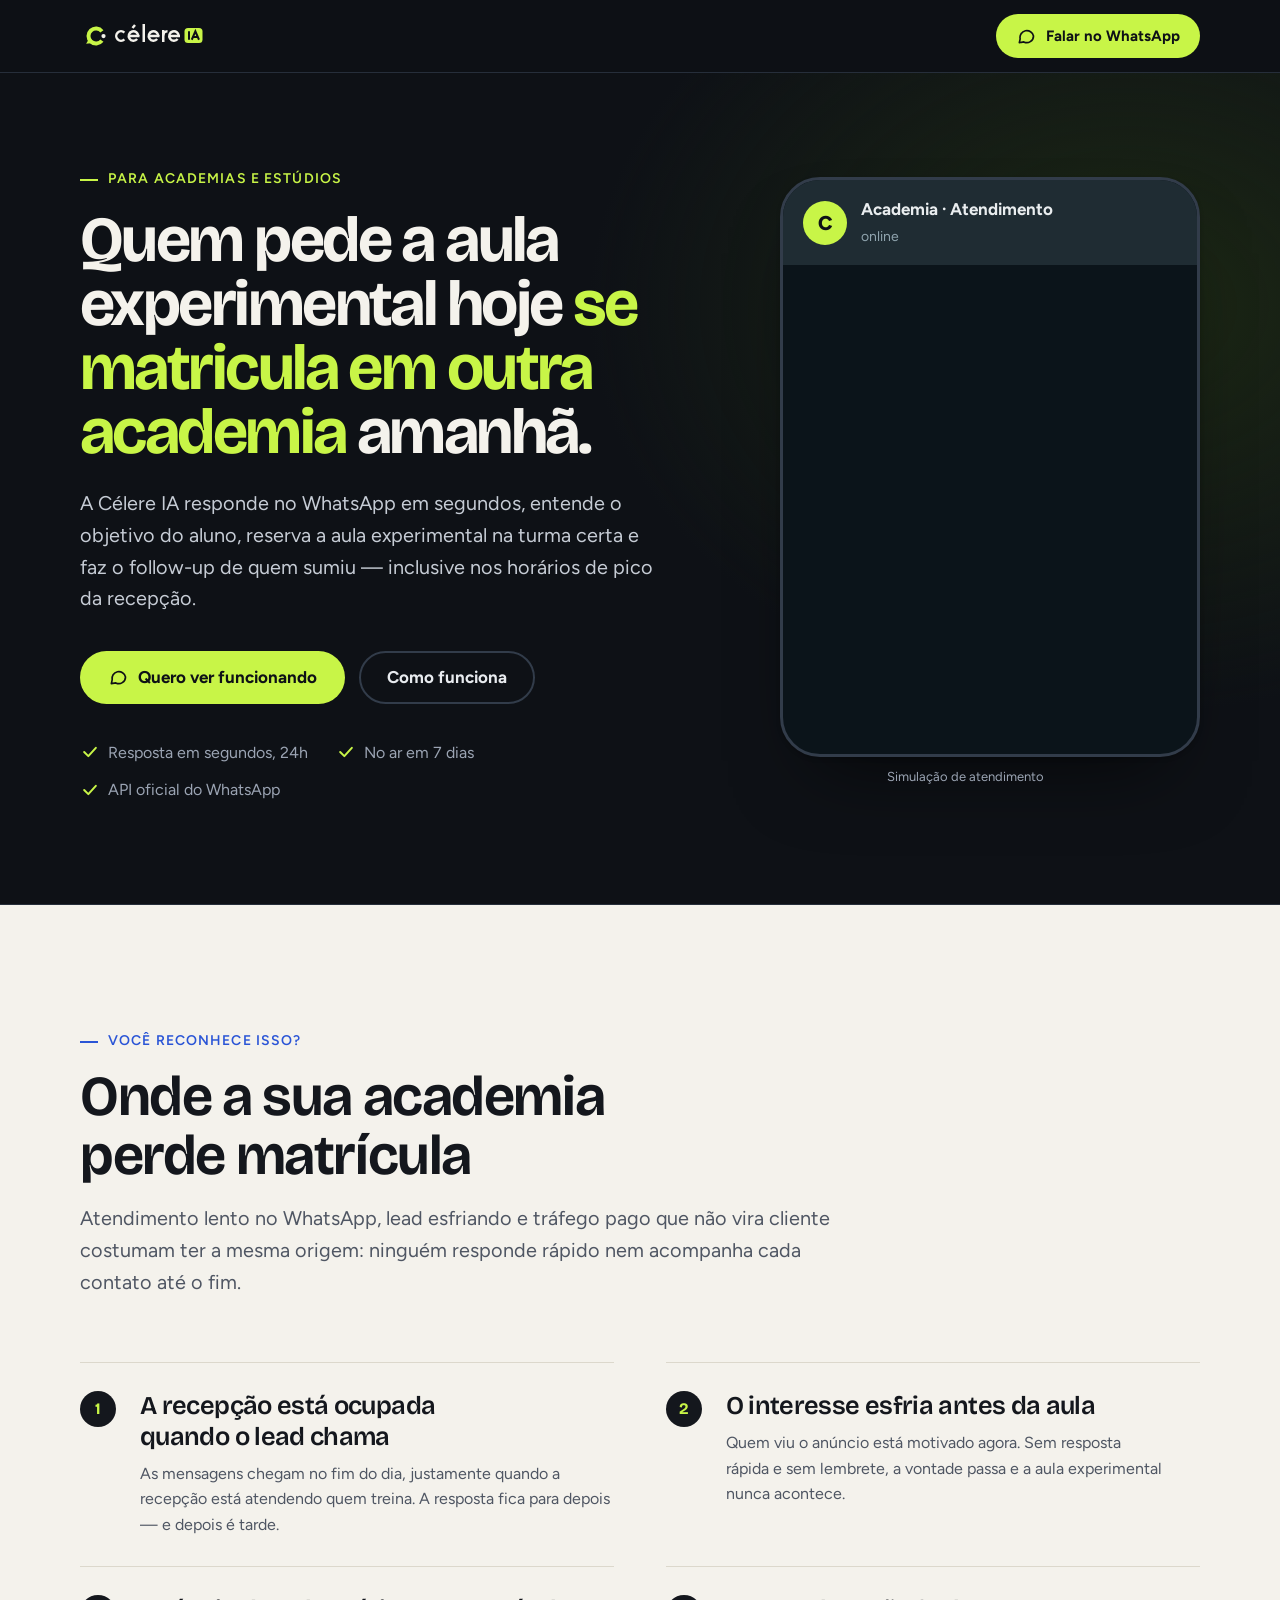
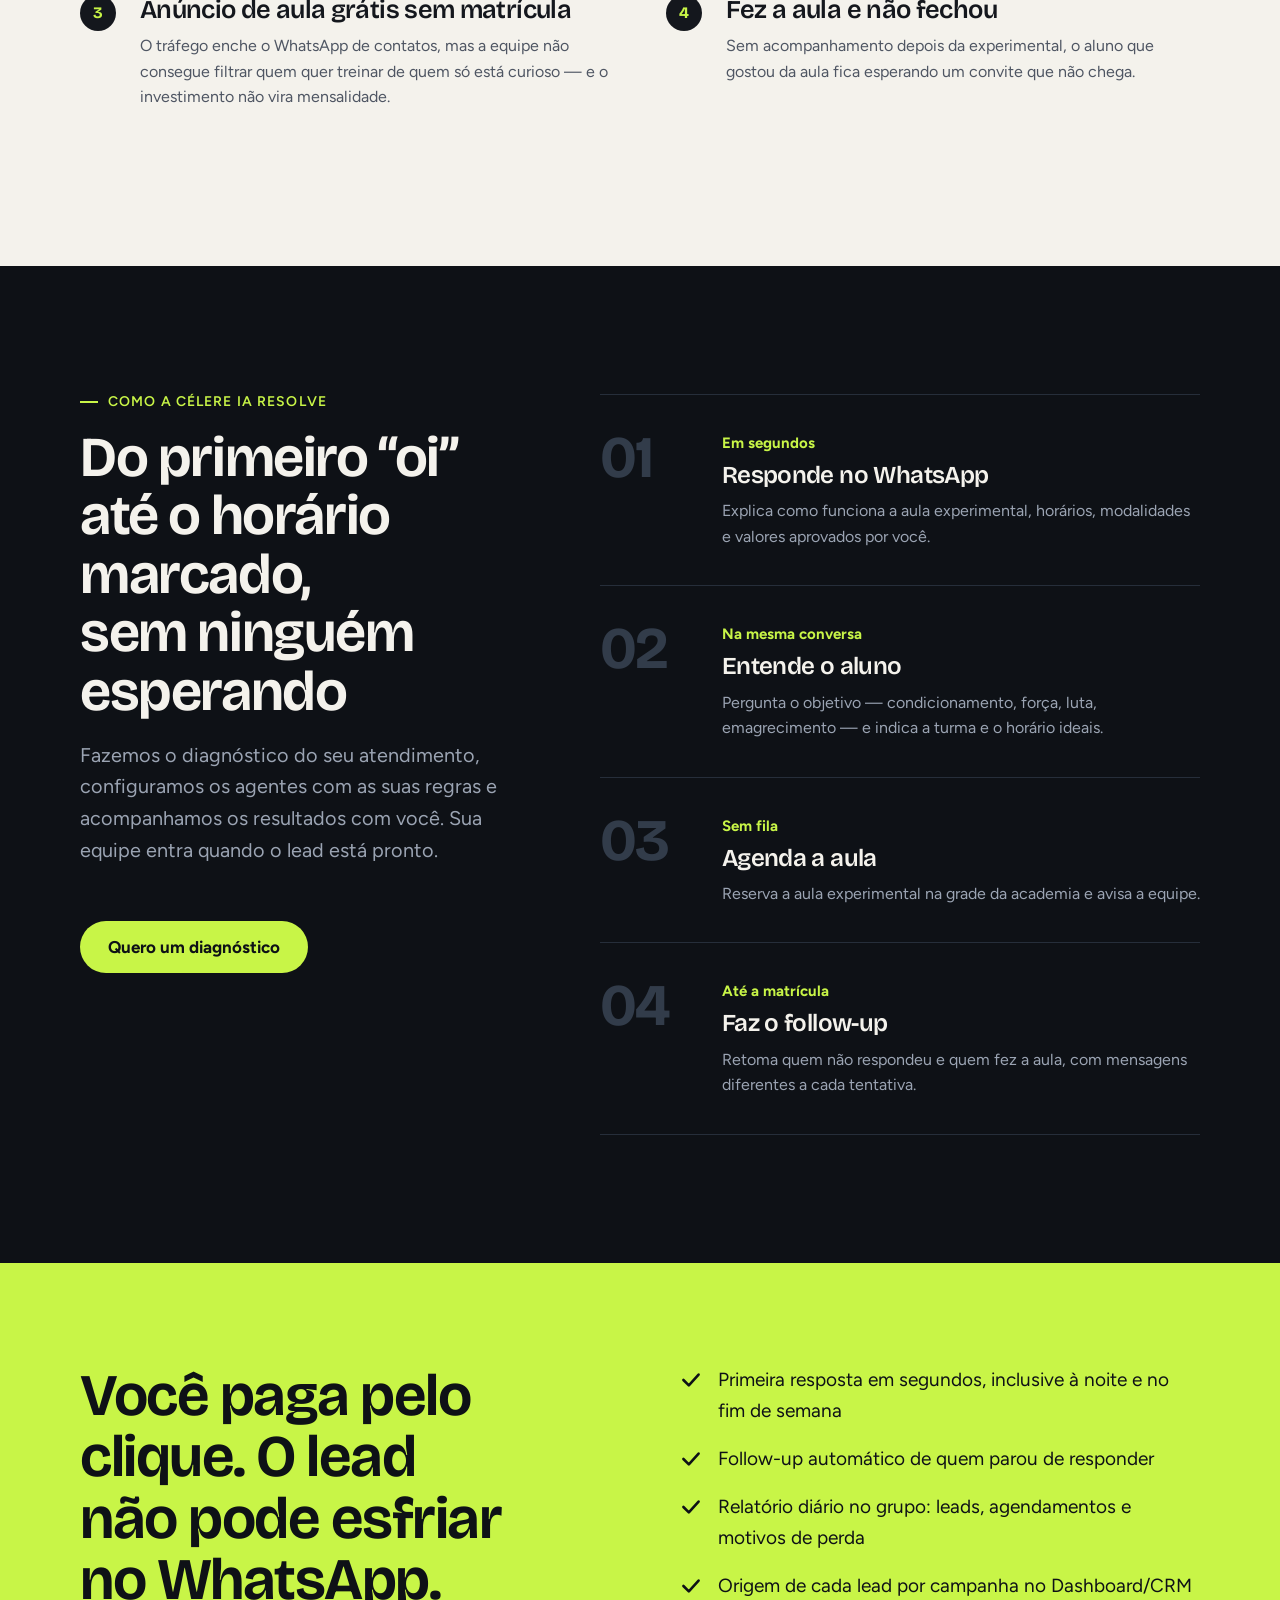
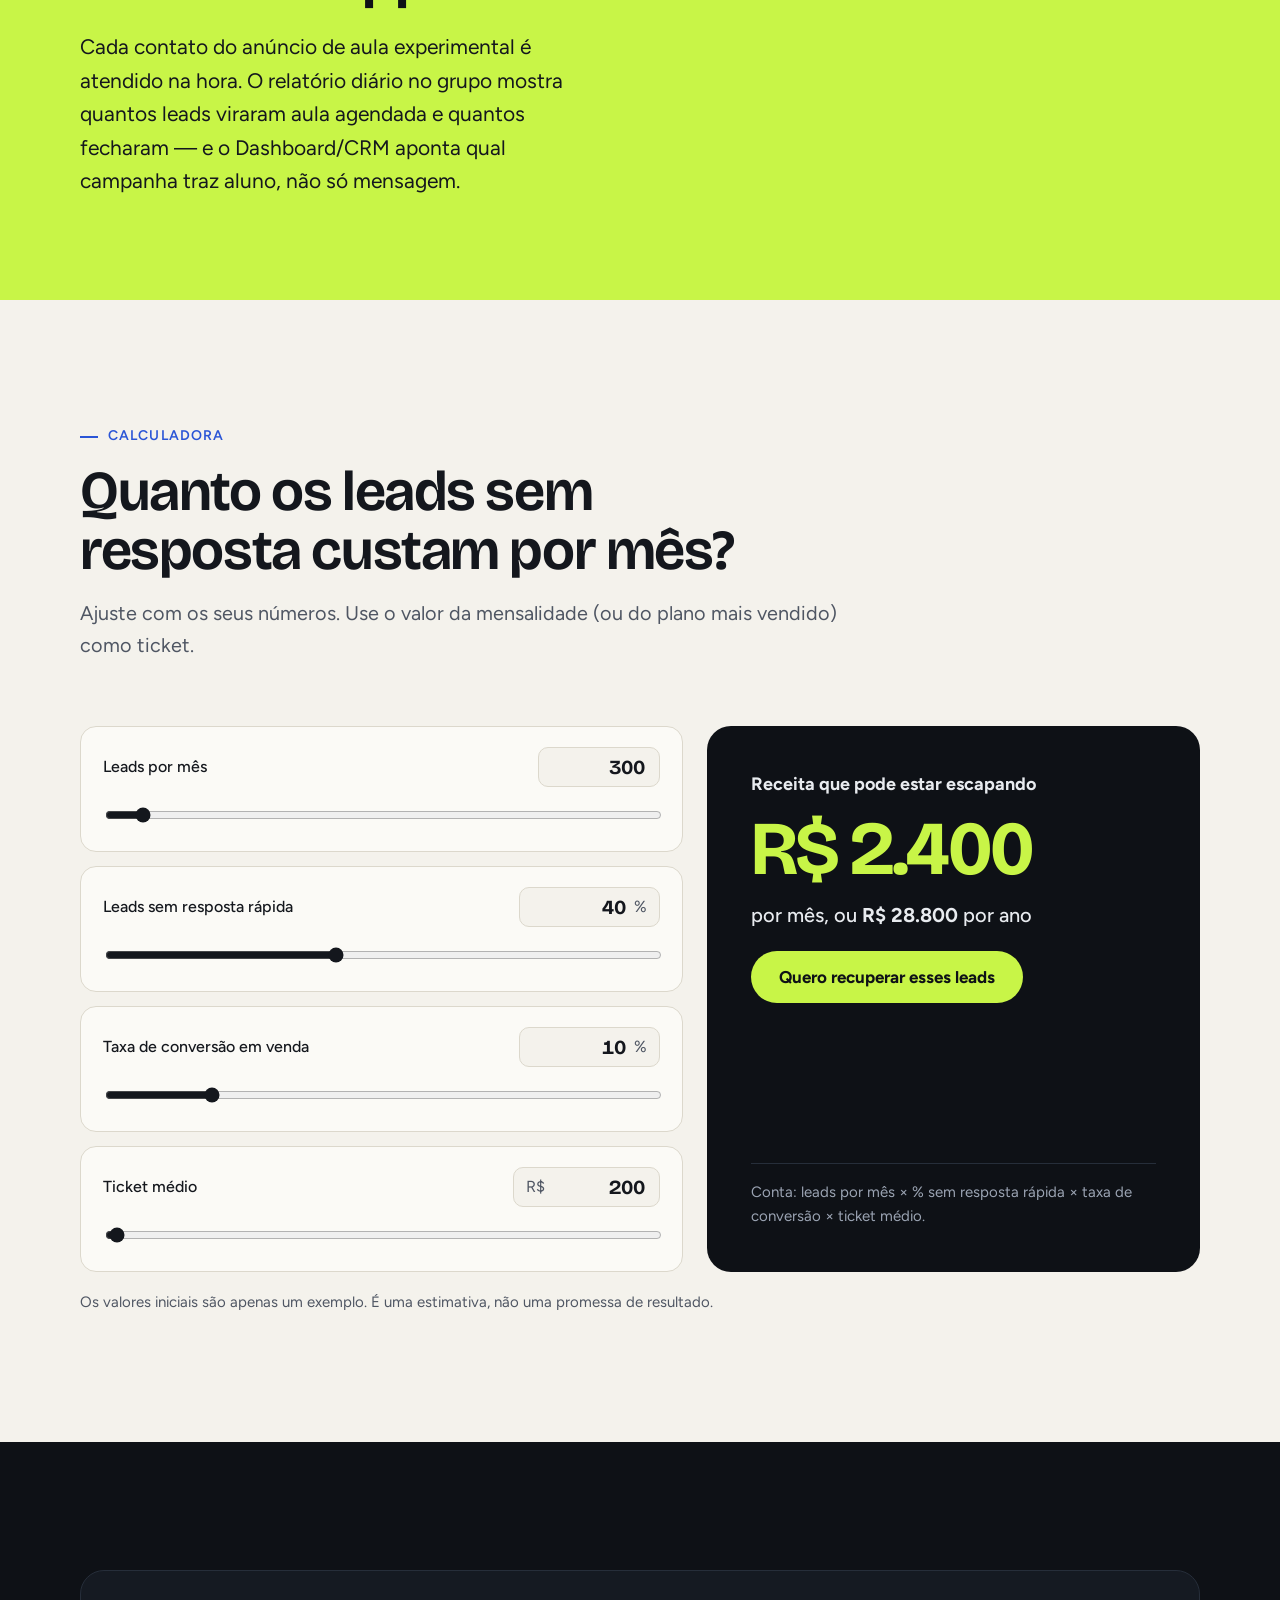
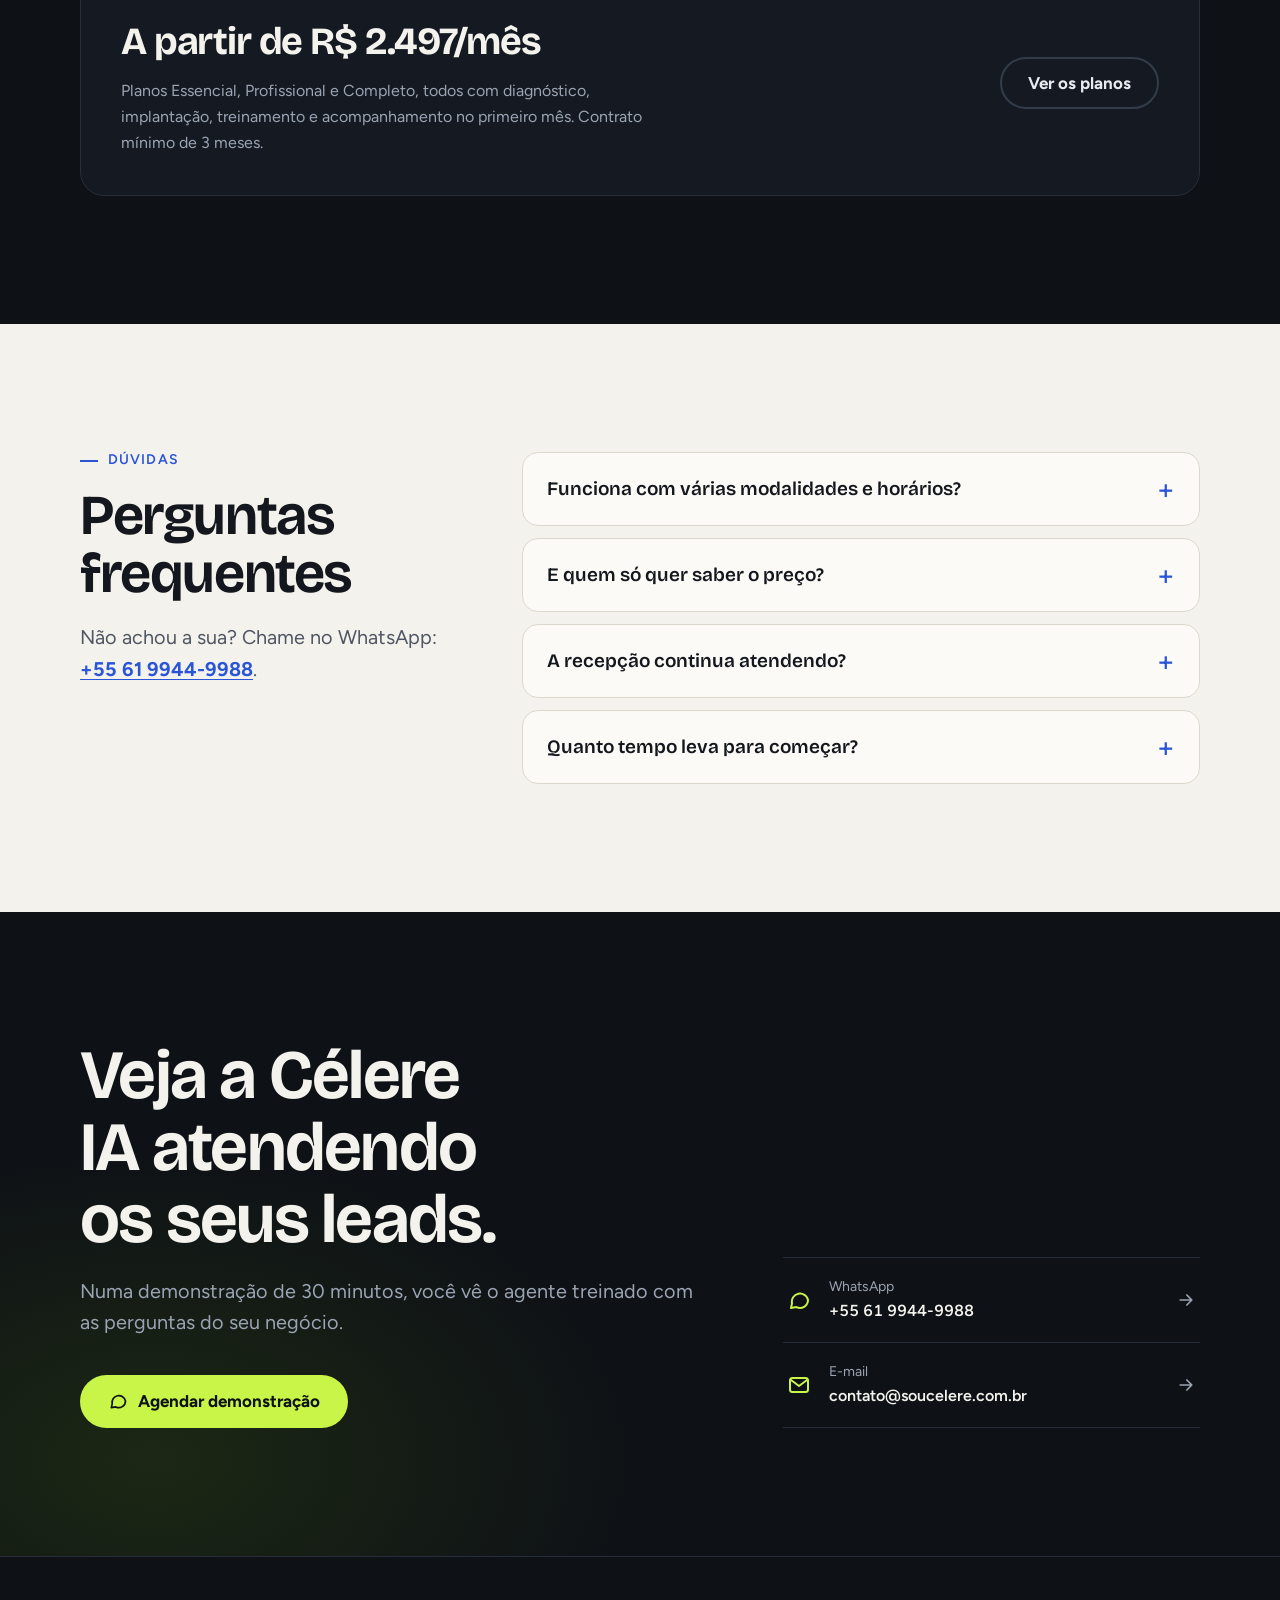
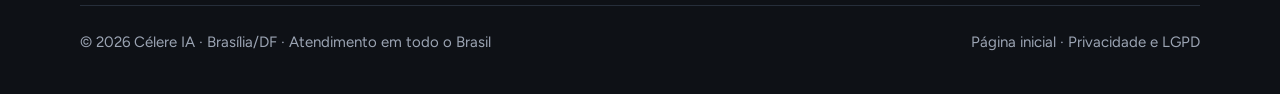
==== academias/index.html @ 93ddb1da "LP: academias e estúdios" ====
<!doctype html>
<html lang="pt-BR">
<head>
<meta charset="utf-8">
<meta name="viewport" content="width=device-width, initial-scale=1, viewport-fit=cover">
<title>IA no WhatsApp para academias e estúdios | Célere IA</title>
<meta name="description" content="Agentes de IA que respondem no WhatsApp em segundos, entendem o objetivo do aluno, agendam a aula experimental e fazem follow-up até a matrícula. No ar em 7 dias.">
<link rel="canonical" href="https://soucelere.com.br/academias/">
<meta name="robots" content="index, follow, max-image-preview:large, max-snippet:-1">
<meta name="referrer" content="strict-origin-when-cross-origin">
<meta name="format-detection" content="telephone=no">
<meta property="og:type" content="website">
<meta property="og:locale" content="pt_BR">
<meta property="og:site_name" content="Célere IA">
<meta property="og:url" content="https://soucelere.com.br/academias/">
<meta property="og:title" content="IA no WhatsApp para academias e estúdios — Célere IA">
<meta property="og:description" content="Agentes de IA que respondem no WhatsApp em segundos, entendem o objetivo do aluno, agendam a aula experimental e fazem follow-up até a matrícula. No ar em 7 dias.">
<meta property="og:image" content="https://soucelere.com.br/assets/img/og-celere.png">
<meta property="og:image:width" content="1200">
<meta property="og:image:height" content="630">
<meta name="twitter:card" content="summary_large_image">
<meta name="theme-color" content="#0E1116">
<link rel="icon" href="/favicon.svg" type="image/svg+xml">
<link rel="apple-touch-icon" href="/assets/img/apple-touch-icon.png">
<link rel="manifest" href="/site.webmanifest">
<link rel="preconnect" href="https://fonts.googleapis.com">
<link rel="preconnect" href="https://fonts.gstatic.com" crossorigin>
<link rel="stylesheet" href="https://fonts.googleapis.com/css2?family=Bricolage+Grotesque:opsz,wght@12..96,500..800&amp;family=Figtree:wght@400..700&amp;display=swap">
<link rel="stylesheet" href="/assets/css/site.css?v=3">
<script src="/assets/js/site.js?v=3" defer></script>
<script type="application/ld+json">
{
 "@context": "https://schema.org",
 "@graph": [
  {
   "@type": "WebPage",
   "@id": "https://soucelere.com.br/academias/#pagina",
   "url": "https://soucelere.com.br/academias/",
   "name": "IA no WhatsApp para academias e estúdios | Célere IA",
   "description": "Agentes de IA que respondem no WhatsApp em segundos, entendem o objetivo do aluno, agendam a aula experimental e fazem follow-up até a matrícula. No ar em 7 dias.",
   "inLanguage": "pt-BR",
   "isPartOf": {
    "@id": "https://soucelere.com.br/#site"
   },
   "about": {
    "@id": "https://soucelere.com.br/#servico"
   },
   "primaryImageOfPage": "https://soucelere.com.br/assets/img/og-celere.png",
   "breadcrumb": {
    "@type": "BreadcrumbList",
    "itemListElement": [
     {
      "@type": "ListItem",
      "position": 1,
      "name": "Célere IA",
      "item": "https://soucelere.com.br/"
     },
     {
      "@type": "ListItem",
      "position": 2,
      "name": "Academias e estúdios",
      "item": "https://soucelere.com.br/academias/"
     }
    ]
   }
  },
  {
   "@type": "Service",
   "@id": "https://soucelere.com.br/academias/#servico",
   "name": "Agentes de IA no WhatsApp para academias e estúdios",
   "serviceType": "Consultoria de IA para atendimento e vendas",
   "provider": {
    "@type": "Organization",
    "@id": "https://soucelere.com.br/#organizacao",
    "name": "Célere IA",
    "url": "https://soucelere.com.br/",
    "telephone": "+55-61-9944-9988",
    "email": "contato@soucelere.com.br"
   },
   "areaServed": {
    "@type": "Country",
    "name": "Brasil"
   },
   "audience": {
    "@type": "BusinessAudience",
    "name": "Academias e estúdios"
   },
   "description": "Agentes de IA que respondem no WhatsApp em segundos, entendem o objetivo do aluno, agendam a aula experimental e fazem follow-up até a matrícula. No ar em 7 dias.",
   "offers": {
    "@type": "AggregateOffer",
    "priceCurrency": "BRL",
    "lowPrice": "2497",
    "highPrice": "9997",
    "offerCount": "3"
   }
  },
  {
   "@type": "FAQPage",
   "@id": "https://soucelere.com.br/academias/#faq",
   "inLanguage": "pt-BR",
   "mainEntity": [
    {
     "@type": "Question",
     "name": "Funciona com várias modalidades e horários?",
     "acceptedAnswer": {
      "@type": "Answer",
      "text": "Sim. O agente é configurado com a sua grade de turmas e modalidades e indica a opção certa para o objetivo de cada aluno."
     }
    },
    {
     "@type": "Question",
     "name": "E quem só quer saber o preço?",
     "acceptedAnswer": {
      "@type": "Answer",
      "text": "O agente informa os valores que você aprovar e convida para a aula experimental, que é onde a matrícula acontece."
     }
    },
    {
     "@type": "Question",
     "name": "A recepção continua atendendo?",
     "acceptedAnswer": {
      "@type": "Answer",
      "text": "Sim. A recepção recebe os alunos já qualificados e com aula marcada, e assume a conversa sempre que precisar."
     }
    },
    {
     "@type": "Question",
     "name": "Quanto tempo leva para começar?",
     "acceptedAnswer": {
      "@type": "Answer",
      "text": "Até 7 dias: diagnóstico, configuração com a grade da academia, testes, treinamento da equipe e go-live, com acompanhamento próximo nos primeiros 30 dias."
     }
    }
   ]
  }
 ]
}
</script>
</head>
<body class="lp">
<a class="pular" href="#conteudo">Pular para o conteúdo</a>

<header class="topo topo-lp">
  <div class="wrap">
    <a class="marca" href="/" aria-label="Célere IA, página inicial"><svg viewBox="0 0 500 128" aria-hidden="true" focusable="false" xmlns="http://www.w3.org/2000/svg"><g transform="translate(0 0) scale(1.0)"><path d="M87.64 82.47 A30 30 0 1 1 87.64 45.53" fill="none" stroke="#C8F547" stroke-width="16"/><path d="M52.76 91.82 L24.6 94.78 L36.18 75.24 Z" fill="#C8F547"/><circle cx="94" cy="64" r="8.5" fill="#F4F2EC"/></g><g transform="translate(140 -12) scale(1.0)"><path d="M37.44 89.44 A19 19 0 1 1 37.44 62.56" fill="none" stroke="#F4F2EC" stroke-width="10"/><path d="M93 76 A19 19 0 1 0 88.55 88.21" fill="none" stroke="#F4F2EC" stroke-width="10"/><path d="M55 76 H98.0" fill="none" stroke="#F4F2EC" stroke-width="10"/><path d="M70 44 L80 32" fill="none" stroke="#F4F2EC" stroke-width="10"/><path d="M115 28 V100" fill="none" stroke="#F4F2EC" stroke-width="10"/><path d="M173 76 A19 19 0 1 0 168.55 88.21" fill="none" stroke="#F4F2EC" stroke-width="10"/><path d="M135 76 H178.0" fill="none" stroke="#F4F2EC" stroke-width="10"/><path d="M193 52 V100" fill="none" stroke="#F4F2EC" stroke-width="10"/><path d="M193 74 A17 17 0 0 1 210 57" fill="none" stroke="#F4F2EC" stroke-width="10"/><path d="M255 76 A19 19 0 1 0 250.55 88.21" fill="none" stroke="#F4F2EC" stroke-width="10"/><path d="M217 76 H260.0" fill="none" stroke="#F4F2EC" stroke-width="10"/><rect x="278" y="44" width="72" height="60" rx="14" fill="#C8F547"/><path d="M296 57 V91" fill="none" stroke="#0E1116" stroke-width="8"/><path d="M307 91 L321.5 57 L336 91 M312 80 H331" fill="none" stroke="#0E1116" stroke-width="8" stroke-linejoin="miter" stroke-miterlimit="3"/></g></svg></a>
    <a class="btn btn-lima" href="https://wa.me/556199449988?text=Ol%C3%A1%21%20Tenho%20uma%20academia%20e%20quero%20ver%20a%20C%C3%A9lere%20IA%20atendendo%20meus%20alunos%20no%20WhatsApp." target="_blank" rel="noopener noreferrer"><svg viewBox="0 0 24 24" fill="none" stroke="currentColor" stroke-width="2" stroke-linecap="round" stroke-linejoin="round" aria-hidden="true"><path d="M21 12a8 8 0 0 1-11.6 7.1L4 20l1-4.6A8 8 0 1 1 21 12Z"/></svg><span>Falar no WhatsApp</span></a>
  </div>
</header>

<main id="conteudo">

<section class="hero" aria-labelledby="h-hero">
  <div class="wrap">
    <div>
      <p class="olho">Para academias e estúdios</p>
      <h1 id="h-hero">Quem pede a aula experimental hoje <em>se matricula em outra academia</em> amanhã.</h1>
      <p class="lead">A Célere IA responde no WhatsApp em segundos, entende o objetivo do aluno, reserva a aula experimental na turma certa e faz o follow-up de quem sumiu — inclusive nos horários de pico da recepção.</p>
      <div class="acoes">
        <a class="btn btn-lima" href="https://wa.me/556199449988?text=Ol%C3%A1%21%20Tenho%20uma%20academia%20e%20quero%20ver%20a%20C%C3%A9lere%20IA%20atendendo%20meus%20alunos%20no%20WhatsApp." target="_blank" rel="noopener noreferrer"><svg viewBox="0 0 24 24" fill="none" stroke="currentColor" stroke-width="2" stroke-linecap="round" stroke-linejoin="round" aria-hidden="true"><path d="M21 12a8 8 0 0 1-11.6 7.1L4 20l1-4.6A8 8 0 1 1 21 12Z"/></svg>Quero ver funcionando</a>
        <a class="btn btn-linha" href="#como-funciona">Como funciona</a>
      </div>
      <ul class="garantias">
        <li><svg viewBox="0 0 24 24" fill="none" stroke="currentColor" stroke-width="2.4" stroke-linecap="round" stroke-linejoin="round" aria-hidden="true"><path d="m5 12 5 5 9-10"/></svg>Resposta em segundos, 24h</li>
        <li><svg viewBox="0 0 24 24" fill="none" stroke="currentColor" stroke-width="2.4" stroke-linecap="round" stroke-linejoin="round" aria-hidden="true"><path d="m5 12 5 5 9-10"/></svg>No ar em 7 dias</li>
        <li><svg viewBox="0 0 24 24" fill="none" stroke="currentColor" stroke-width="2.4" stroke-linecap="round" stroke-linejoin="round" aria-hidden="true"><path d="m5 12 5 5 9-10"/></svg>API oficial do WhatsApp</li>
      </ul>
    </div>
    <div>
      <div class="fone" data-demo="chat" data-script="academia" role="img" aria-label="Simulação: agente da Célere IA atendendo um lead de academias e estúdios no WhatsApp">
        <div class="fone-top"><div class="av" aria-hidden="true">C</div><div><b>Academia · Atendimento</b><span class="st">online</span></div></div>
        <div class="ms" aria-hidden="true"></div>
      </div>
      <span class="simul">Simulação de atendimento</span>
    </div>
  </div>
</section>

<section class="sec claro" aria-labelledby="h-dores">
  <div class="wrap">
    <div class="sec-head" data-reveal>
      <p class="olho">Você reconhece isso?</p>
      <h2 id="h-dores">Onde a sua academia perde matrícula</h2>
      <p class="lead">Atendimento lento no WhatsApp, lead esfriando e tráfego pago que não vira cliente costumam ter a mesma origem: ninguém responde rápido nem acompanha cada contato até o fim.</p>
    </div>
    <ul class="dores-lp">
      <li data-reveal><div><h3>A recepção está ocupada quando o lead chama</h3><p>As mensagens chegam no fim do dia, justamente quando a recepção está atendendo quem treina. A resposta fica para depois — e depois é tarde.</p></div></li>
      <li data-reveal><div><h3>O interesse esfria antes da aula</h3><p>Quem viu o anúncio está motivado agora. Sem resposta rápida e sem lembrete, a vontade passa e a aula experimental nunca acontece.</p></div></li>
      <li data-reveal><div><h3>Anúncio de aula grátis sem matrícula</h3><p>O tráfego enche o WhatsApp de contatos, mas a equipe não consegue filtrar quem quer treinar de quem só está curioso — e o investimento não vira mensalidade.</p></div></li>
      <li data-reveal><div><h3>Fez a aula e não fechou</h3><p>Sem acompanhamento depois da experimental, o aluno que gostou da aula fica esperando um convite que não chega.</p></div></li>
    </ul>
  </div>
</section>

<section class="sec" id="como-funciona" aria-labelledby="h-metodo">
  <div class="wrap metodo">
    <div class="sec-head">
      <p class="olho">Como a Célere IA resolve</p>
      <h2 id="h-metodo">Do primeiro “oi” até o horário marcado, sem ninguém esperando</h2>
      <p class="lead">Fazemos o diagnóstico do seu atendimento, configuramos os agentes com as suas regras e acompanhamos os resultados com você. Sua equipe entra quando o lead está pronto.</p>
      <div class="acoes"><a class="btn btn-lima" href="https://wa.me/556199449988?text=Ol%C3%A1%21%20Tenho%20uma%20academia%20e%20quero%20ver%20a%20C%C3%A9lere%20IA%20atendendo%20meus%20alunos%20no%20WhatsApp." target="_blank" rel="noopener noreferrer">Quero um diagnóstico</a></div>
    </div>
    <ol class="fases">
      <li class="fase" data-reveal><div><span class="quando">Em segundos</span><h3>Responde no WhatsApp</h3><p>Explica como funciona a aula experimental, horários, modalidades e valores aprovados por você.</p></div></li>
      <li class="fase" data-reveal><div><span class="quando">Na mesma conversa</span><h3>Entende o aluno</h3><p>Pergunta o objetivo — condicionamento, força, luta, emagrecimento — e indica a turma e o horário ideais.</p></div></li>
      <li class="fase" data-reveal><div><span class="quando">Sem fila</span><h3>Agenda a aula</h3><p>Reserva a aula experimental na grade da academia e avisa a equipe.</p></div></li>
      <li class="fase" data-reveal><div><span class="quando">Até a matrícula</span><h3>Faz o follow-up</h3><p>Retoma quem não respondeu e quem fez a aula, com mensagens diferentes a cada tentativa.</p></div></li>
    </ol>
  </div>
</section>

<section class="faixa" aria-labelledby="h-trafego">
  <div class="wrap trafego">
    <div data-reveal>
      <h2 id="h-trafego">Você paga pelo clique. O lead não pode esfriar no WhatsApp.</h2>
      <p class="lead-escura">Cada contato do anúncio de aula experimental é atendido na hora. O relatório diário no grupo mostra quantos leads viraram aula agendada e quantos fecharam — e o Dashboard/CRM aponta qual campanha traz aluno, não só mensagem.</p>
    </div>
    <ul data-reveal>
      <li><svg viewBox="0 0 24 24" fill="none" stroke="currentColor" stroke-width="2.4" stroke-linecap="round" stroke-linejoin="round" aria-hidden="true"><path d="m5 12 5 5 9-10"/></svg><span>Primeira resposta em segundos, inclusive à noite e no fim de semana</span></li>
      <li><svg viewBox="0 0 24 24" fill="none" stroke="currentColor" stroke-width="2.4" stroke-linecap="round" stroke-linejoin="round" aria-hidden="true"><path d="m5 12 5 5 9-10"/></svg><span>Follow-up automático de quem parou de responder</span></li>
      <li><svg viewBox="0 0 24 24" fill="none" stroke="currentColor" stroke-width="2.4" stroke-linecap="round" stroke-linejoin="round" aria-hidden="true"><path d="m5 12 5 5 9-10"/></svg><span>Relatório diário no grupo: leads, agendamentos e motivos de perda</span></li>
      <li><svg viewBox="0 0 24 24" fill="none" stroke="currentColor" stroke-width="2.4" stroke-linecap="round" stroke-linejoin="round" aria-hidden="true"><path d="m5 12 5 5 9-10"/></svg><span>Origem de cada lead por campanha no Dashboard/CRM</span></li>
    </ul>
  </div>
</section>

<section class="sec claro" id="calculadora" aria-labelledby="h-calc">
  <div class="wrap">
    <div class="sec-head" data-reveal>
      <p class="olho">Calculadora</p>
      <h2 id="h-calc">Quanto os leads sem resposta custam por mês?</h2>
      <p class="lead">Ajuste com os seus números. Use o valor da mensalidade (ou do plano mais vendido) como ticket.</p>
    </div>
    <div class="calc calc-claro">
      <div class="campos">
        <div class="campo"><label for="c-leads-n">Leads por mês</label><div class="num"><input type="number" inputmode="numeric" id="c-leads-n" min="10" max="20000" step="10"></div><input type="range" id="c-leads" min="20" max="5000" step="10" value="300" aria-label="Leads por mês (controle deslizante)"></div>
        <div class="campo"><label for="c-sem-n">Leads sem resposta rápida</label><div class="num"><input type="number" inputmode="numeric" id="c-sem-n" min="1" max="100" step="1"><span>%</span></div><input type="range" id="c-sem" min="5" max="90" step="1" value="40" aria-label="Percentual sem resposta rápida (controle deslizante)"></div>
        <div class="campo"><label for="c-conv-n">Taxa de conversão em venda</label><div class="num"><input type="number" inputmode="numeric" id="c-conv-n" min="1" max="100" step="1"><span>%</span></div><input type="range" id="c-conv" min="1" max="50" step="1" value="10" aria-label="Taxa de conversão (controle deslizante)"></div>
        <div class="campo"><label for="c-ticket-n">Ticket médio</label><div class="num"><span>R$</span><input type="number" inputmode="numeric" id="c-ticket-n" min="10" max="1000000" step="10"></div><input type="range" id="c-ticket" min="50" max="20000" step="50" value="200" aria-label="Ticket médio em reais (controle deslizante)"></div>
      </div>
      <div class="resultado" aria-live="polite">
        <p class="rot">Receita que pode estar escapando</p>
        <p class="valor" id="c-mes">—</p>
        <p class="ano">por mês, ou <b id="c-ano">—</b> por ano</p>
        <a class="btn btn-tinta" id="c-cta" data-ctx="Olá! Tenho uma academia e fiz a conta no site da Célere IA" href="https://wa.me/556199449988?text=Ol%C3%A1%21%20Tenho%20uma%20academia%20e%20quero%20ver%20a%20C%C3%A9lere%20IA%20atendendo%20meus%20alunos%20no%20WhatsApp." target="_blank" rel="noopener noreferrer">Quero recuperar esses leads</a>
        <p class="form">Conta: leads por mês × % sem resposta rápida × taxa de conversão × ticket médio.</p>
      </div>
    </div>
    <p class="nota">Os valores iniciais são apenas um exemplo. É uma estimativa, não uma promessa de resultado.</p>
  </div>
</section>

<section class="sec" aria-labelledby="h-planos">
  <div class="wrap">
    <div class="planos-lp" data-reveal>
      <div>
        <h2 id="h-planos" class="sr">Planos</h2>
        <b>A partir de R$ 2.497/mês</b>
        <p>Planos Essencial, Profissional e Completo, todos com diagnóstico, implantação, treinamento e acompanhamento no primeiro mês. Contrato mínimo de 3 meses.</p>
      </div>
      <a class="btn btn-linha" href="/#planos">Ver os planos</a>
    </div>
  </div>
</section>

<section class="sec claro" id="duvidas" aria-labelledby="h-faq">
  <div class="wrap faq-grid">
    <div class="sec-head">
      <p class="olho">Dúvidas</p>
      <h2 id="h-faq">Perguntas frequentes</h2>
      <p class="lead">Não achou a sua? Chame no WhatsApp: <a class="link-forte" href="https://wa.me/556199449988?text=Ol%C3%A1%21%20Tenho%20uma%20academia%20e%20quero%20ver%20a%20C%C3%A9lere%20IA%20atendendo%20meus%20alunos%20no%20WhatsApp." target="_blank" rel="noopener noreferrer">+55 61 9944-9988</a>.</p>
    </div>
    <div class="faq">
      <details data-reveal><summary>Funciona com várias modalidades e horários?</summary><p>Sim. O agente é configurado com a sua grade de turmas e modalidades e indica a opção certa para o objetivo de cada aluno.</p></details>
      <details data-reveal><summary>E quem só quer saber o preço?</summary><p>O agente informa os valores que você aprovar e convida para a aula experimental, que é onde a matrícula acontece.</p></details>
      <details data-reveal><summary>A recepção continua atendendo?</summary><p>Sim. A recepção recebe os alunos já qualificados e com aula marcada, e assume a conversa sempre que precisar.</p></details>
      <details data-reveal><summary>Quanto tempo leva para começar?</summary><p>Até 7 dias: diagnóstico, configuração com a grade da academia, testes, treinamento da equipe e go-live, com acompanhamento próximo nos primeiros 30 dias.</p></details>
    </div>
  </div>
</section>

<section class="sec final" id="contato" aria-labelledby="h-final">
  <div class="wrap">
    <div>
      <h2 id="h-final">Veja a Célere IA atendendo os seus leads.</h2>
      <p class="lead">Numa demonstração de 30 minutos, você vê o agente treinado com as perguntas do seu negócio.</p>
      <div class="acoes"><a class="btn btn-lima" href="https://wa.me/556199449988?text=Ol%C3%A1%21%20Tenho%20uma%20academia%20e%20quero%20ver%20a%20C%C3%A9lere%20IA%20atendendo%20meus%20alunos%20no%20WhatsApp." target="_blank" rel="noopener noreferrer"><svg viewBox="0 0 24 24" fill="none" stroke="currentColor" stroke-width="2" stroke-linecap="round" stroke-linejoin="round" aria-hidden="true"><path d="M21 12a8 8 0 0 1-11.6 7.1L4 20l1-4.6A8 8 0 1 1 21 12Z"/></svg>Agendar demonstração</a></div>
    </div>
    <ul class="canais" aria-label="Canais de contato">
      <li><a href="https://wa.me/556199449988?text=Ol%C3%A1%21%20Tenho%20uma%20academia%20e%20quero%20ver%20a%20C%C3%A9lere%20IA%20atendendo%20meus%20alunos%20no%20WhatsApp." target="_blank" rel="noopener noreferrer"><svg viewBox="0 0 24 24" fill="none" stroke="currentColor" stroke-width="2" stroke-linecap="round" stroke-linejoin="round" aria-hidden="true"><path d="M21 12a8 8 0 0 1-11.6 7.1L4 20l1-4.6A8 8 0 1 1 21 12Z"/></svg><div><span>WhatsApp</span><b>+55 61 9944-9988</b></div><svg class="seta" viewBox="0 0 24 24" fill="none" stroke="currentColor" stroke-width="2" stroke-linecap="round" stroke-linejoin="round" aria-hidden="true"><path d="M5 12h14M13 6l6 6-6 6"/></svg></a></li>
      <li><a href="mailto:contato@soucelere.com.br?subject=C%C3%A9lere%20IA%20para%20academias%20e%20est%C3%BAdios"><svg viewBox="0 0 24 24" fill="none" stroke="currentColor" stroke-width="2" stroke-linecap="round" stroke-linejoin="round" aria-hidden="true"><rect x="3" y="5" width="18" height="14" rx="2.5"/><path d="m4 7 8 6 8-6"/></svg><div><span>E-mail</span><b>contato@soucelere.com.br</b></div><svg class="seta" viewBox="0 0 24 24" fill="none" stroke="currentColor" stroke-width="2" stroke-linecap="round" stroke-linejoin="round" aria-hidden="true"><path d="M5 12h14M13 6l6 6-6 6"/></svg></a></li>
    </ul>
  </div>
</section>
</main>

<footer class="rodape">
  <div class="wrap">
    <div class="base">
      <p>© <span id="ano">2026</span> Célere IA · Brasília/DF · Atendimento em todo o Brasil</p>
      <p><a href="/">Página inicial</a> · <a href="/politica-de-privacidade.html">Privacidade e LGPD</a></p>
    </div>
  </div>
</footer>

<a class="wa-flut" href="https://wa.me/556199449988?text=Ol%C3%A1%21%20Tenho%20uma%20academia%20e%20quero%20ver%20a%20C%C3%A9lere%20IA%20atendendo%20meus%20alunos%20no%20WhatsApp." target="_blank" rel="noopener noreferrer" aria-label="Conversar no WhatsApp"><svg viewBox="0 0 24 24" fill="none" stroke="currentColor" stroke-width="2" stroke-linecap="round" stroke-linejoin="round" aria-hidden="true"><path d="M21 12a8 8 0 0 1-11.6 7.1L4 20l1-4.6A8 8 0 1 1 21 12Z"/></svg><span>Fale no WhatsApp</span></a>
</body>
</html>
---- assets/css/site.css ----
/* =========================================================
   Célere IA — folha de estilo principal
   Direção: ágil, confiável, direta. Tinta + papel + lima.
   ========================================================= */
:root{
  /* marca */
  --tinta:#0E1116;--tinta-2:#12161D;--papel:#F4F2EC;--papel-2:#ECE9E0;
  --lima:#C8F547;--lima-hover:#D6FF5E;--lima-esc:#1B2412;
  --azul:#7C9DFF;--azul-claro:#2A55D6;--vivo:#E5484D;
  /* superfícies escuras (neutros tingidos de verde-azulado) */
  --sup:#151A22;--sup-2:#1A2029;--borda:#262E3A;--borda-2:#323C4A;
  --texto:#E8EBEF;--titulo:#F4F2EC;--suave:#9BA4B3;
  /* superfícies claras */
  --ink2:#14171D;--suave-claro:#4F5663;--card-claro:#FBFAF6;--borda-clara:#DCD8CC;
  /* WhatsApp simulado */
  --wa-bg:#0B141A;--wa-head:#1F2C33;--wa-in:#202C33;--wa-out:#005C4B;
  /* forma */
  --r-sm:10px;--r-md:16px;--r-lg:24px;--pill:999px;
  --display:"Bricolage Grotesque","Space Grotesk",system-ui,sans-serif;
  --body:"Figtree","DM Sans",system-ui,-apple-system,"Segoe UI",sans-serif;
  --wrap:1200px;--pad:clamp(16px,4vw,40px);
  /* movimento */
  --ease-out:cubic-bezier(0.23,1,0.32,1);
  --ease-io:cubic-bezier(0.77,0,0.175,1);
  --sombra:0 1px 2px rgba(5,8,12,.18),0 12px 32px -12px rgba(5,8,12,.45);
}
*,*::before,*::after{box-sizing:border-box}
html{scroll-behavior:smooth;scroll-padding-top:88px;-webkit-text-size-adjust:100%}
body{margin:0;background:var(--tinta);color:var(--texto);font-family:var(--body);font-size:clamp(16px,1.1vw,18px);line-height:1.6;-webkit-font-smoothing:antialiased;text-rendering:optimizeLegibility}
img,svg{display:block;max-width:100%}
a{color:inherit}
h1,h2,h3{font-family:var(--display);font-optical-sizing:auto;color:var(--titulo);margin:0;letter-spacing:-.025em;text-wrap:balance}
h1{font-size:clamp(42px,6.4vw,88px);line-height:1;font-weight:700;letter-spacing:-.04em}
h2{font-size:clamp(32px,4.4vw,58px);line-height:1.04;font-weight:650}
h3{font-size:clamp(20px,1.9vw,25px);line-height:1.2;font-weight:600}
p{margin:0;text-wrap:pretty}
.wrap{max-width:var(--wrap);margin:0 auto;padding:0 var(--pad)}
.sec{padding:clamp(72px,10vw,128px) 0}
.claro{background:var(--papel);color:var(--ink2)}
.claro h1,.claro h2,.claro h3{color:var(--ink2)}
.lead{font-size:clamp(18px,1.55vw,21px);color:var(--suave);max-width:60ch}
.claro .lead{color:var(--suave-claro)}
.sec-head{display:grid;gap:18px;margin-bottom:clamp(40px,5vw,64px);max-width:780px}
.olho{display:inline-flex;align-items:center;gap:10px;font:600 14px/1.2 var(--body);letter-spacing:.08em;text-transform:uppercase;color:var(--lima)}
.olho::before{content:"";width:18px;height:2px;background:currentColor}
.claro .olho{color:var(--azul-claro)}
:focus-visible{outline:3px solid var(--azul);outline-offset:3px;border-radius:6px}
.claro :focus-visible{outline-color:var(--azul-claro)}
.sr{position:absolute;width:1px;height:1px;overflow:hidden;clip:rect(0 0 0 0);white-space:nowrap}
.pular{position:absolute;left:16px;top:-60px;z-index:100;background:var(--lima);color:var(--tinta);padding:10px 16px;border-radius:var(--r-sm);font-weight:700;text-decoration:none}
.pular:focus{top:12px}
::selection{background:var(--lima);color:var(--tinta)}

/* ---------- botões ---------- */
.btn{display:inline-flex;align-items:center;justify-content:center;gap:10px;min-height:52px;padding:14px 26px;border-radius:var(--pill);font:700 17px/1.2 var(--body);text-decoration:none;border:2px solid transparent;cursor:pointer;transition:background-color .15s var(--ease-out),border-color .15s var(--ease-out),transform .15s var(--ease-out)}
.btn:active{transform:scale(.97)}
.btn svg{width:20px;height:20px;flex:none}
.btn-lima{background:var(--lima);color:var(--tinta)}
.btn-linha{border-color:var(--borda-2);color:var(--texto)}
.btn-tinta{background:var(--tinta);color:var(--lima)}
.claro .btn-linha{border-color:var(--borda-clara);color:var(--ink2)}
@media (hover:hover) and (pointer:fine){
  .btn-lima:hover{background:var(--lima-hover)}
  .btn-linha:hover{border-color:var(--suave)}
  .btn-tinta:hover{background:#05070A}
  .claro .btn-linha:hover{border-color:var(--suave-claro)}
}

/* ---------- cabeçalho ---------- */
.topo{position:sticky;top:0;z-index:50;background:rgba(14,17,22,.9);backdrop-filter:saturate(140%) blur(10px);-webkit-backdrop-filter:saturate(140%) blur(10px);border-bottom:1px solid var(--borda)}
.topo .wrap{display:flex;align-items:center;justify-content:space-between;gap:24px;height:72px}
.marca{display:flex;align-items:center;text-decoration:none}
.marca svg{height:32px;width:auto}
.menu{display:flex;align-items:center;gap:32px}
.menu ul{display:flex;gap:26px;list-style:none;margin:0;padding:0}
.menu a:not(.btn){text-decoration:none;color:var(--suave);font-weight:500;font-size:16px;transition:color .15s var(--ease-out)}
.menu .btn{min-height:44px;padding:10px 20px;font-size:15px}
@media (hover:hover) and (pointer:fine){.menu a:not(.btn):hover{color:var(--texto)}}
.burger{display:none;background:none;border:2px solid var(--borda);color:var(--texto);border-radius:12px;width:46px;height:46px;cursor:pointer}
.burger svg{margin:auto;width:22px;height:22px}
@media (max-width:960px){
  .burger{display:block}
  .menu{position:absolute;left:0;right:0;top:72px;flex-direction:column;align-items:stretch;gap:8px;padding:12px var(--pad) 24px;background:var(--tinta);border-bottom:1px solid var(--borda);visibility:hidden;opacity:0;transform:translateY(-8px);transition:opacity .2s var(--ease-out),transform .2s var(--ease-out),visibility 0s linear .2s}
  .menu.aberto{visibility:visible;opacity:1;transform:none;transition:opacity .2s var(--ease-out),transform .2s var(--ease-out)}
  .menu ul{flex-direction:column;gap:0}
  .menu ul a{display:block;padding:14px 0;font-size:18px;border-bottom:1px solid var(--borda)}
  .menu .btn{margin-top:12px;min-height:52px}
}

/* ---------- hero ---------- */
.hero{position:relative;overflow:hidden;padding:clamp(48px,7vw,96px) 0 clamp(64px,8vw,112px);background:radial-gradient(60% 70% at 88% 28%,#1C2814 0%,rgba(14,17,22,0) 70%),var(--tinta)}
.hero::after{content:"";position:absolute;inset:auto 0 0 0;height:1px;background:var(--borda)}
.hero .wrap{display:grid;grid-template-columns:1.1fr .9fr;gap:clamp(40px,6vw,80px);align-items:center}
.hero h1{max-width:13ch;margin-top:20px}
.hero h1 em{font-style:normal;color:var(--lima)}
.hero .lead{margin-top:24px;color:#C6CCD5}
.acoes{display:flex;flex-wrap:wrap;gap:14px;margin-top:36px}
.garantias{display:flex;flex-wrap:wrap;gap:12px 28px;margin:36px 0 0;padding:0;list-style:none;color:var(--suave);font-size:16px}
.garantias li{display:flex;align-items:center;gap:8px}
.garantias svg{width:20px;height:20px;color:var(--lima);flex:none}
@media (max-width:960px){.hero .wrap{grid-template-columns:1fr}.hero h1{max-width:none}}

/* ---------- telefone / conversa ---------- */
.fone{width:min(420px,100%);height:580px;margin-left:auto;background:var(--wa-bg);border:3px solid var(--borda-2);border-radius:40px;overflow:hidden;display:flex;flex-direction:column;box-shadow:0 2px 4px rgba(0,0,0,.2),0 40px 80px -36px rgba(0,0,0,.65)}
.fone.largo{width:100%;height:520px;margin:0;border-radius:28px}
.fone-top{background:var(--wa-head);padding:16px 20px;display:flex;align-items:center;gap:14px}
.av{width:44px;height:44px;border-radius:50%;background:var(--lima);color:var(--tinta);font:800 20px/1 var(--body);display:grid;place-items:center;flex:none}
.av.azul{background:var(--azul)}
.fone-top b{display:block;font-size:17px;color:#E9EDEF}
.st{font-size:14px;color:#8FA3AD}
.ms{flex:1;padding:18px;display:flex;flex-direction:column;justify-content:flex-end;gap:10px;overflow:hidden}
.b{max-width:84%;padding:10px 14px;border-radius:14px;font-size:16px;line-height:1.4;color:#E9EDEF;flex:none;animation:entra .28s var(--ease-out) both}
.b.l{background:var(--wa-in);align-self:flex-start;border-top-left-radius:4px;transform-origin:left bottom}
.b.a{background:var(--wa-out);align-self:flex-end;border-top-right-radius:4px;transform-origin:right bottom}
.div{align-self:center;font-size:13px;color:#AFC1C9;background:#18242B;padding:4px 12px;border-radius:8px;flex:none;animation:entra .28s var(--ease-out) both}
.ok{align-self:center;background:var(--lima);color:var(--tinta);font-weight:700;font-size:15px;padding:8px 16px;border-radius:var(--pill);flex:none;animation:entra .28s var(--ease-out) both}
.dig{align-self:flex-end;background:var(--wa-out);padding:14px 16px;border-radius:14px;display:flex;gap:6px;flex:none}
.dig i{width:8px;height:8px;border-radius:50%;background:#B7E4D6;animation:pisca 1s infinite}
.dig i:nth-child(2){animation-delay:.2s}.dig i:nth-child(3){animation-delay:.4s}
@keyframes pisca{0%,80%,100%{opacity:.25}40%{opacity:1}}
@keyframes entra{from{opacity:0;transform:translateY(8px) scale(.96)}to{opacity:1;transform:none}}
@media (max-width:960px){.fone{margin:0 auto;height:520px}}

/* ---------- faixa ---------- */
.faixa{background:var(--lima);color:var(--tinta);padding:clamp(64px,8vw,104px) 0}
.faixa h2{color:var(--tinta);font-size:clamp(30px,4.6vw,64px);max-width:20ch}
.faixa p{margin-top:20px;font-size:clamp(18px,1.8vw,24px);max-width:48ch}

/* ---------- dores ---------- */
.dores{display:grid;grid-template-columns:.8fr 1.2fr;gap:clamp(32px,6vw,80px);align-items:start}
.dores .sec-head{position:sticky;top:112px;margin:0}
.contador{font-weight:700;color:var(--azul-claro);min-height:3.2em}
.lista-dor{display:grid;gap:12px;margin:0;padding:0;list-style:none}
.dor{width:100%;display:grid;grid-template-columns:48px 1fr 32px;gap:18px;align-items:center;text-align:left;background:var(--card-claro);border:1.5px solid var(--borda-clara);border-radius:var(--r-md);padding:20px 22px;cursor:pointer;font:inherit;color:inherit;transition:border-color .15s var(--ease-out),background-color .15s var(--ease-out),transform .15s var(--ease-out)}
.dor:active{transform:scale(.99)}
.dor .ic{width:48px;height:48px;border-radius:12px;background:var(--papel-2);display:grid;place-items:center;color:var(--azul-claro)}
.dor .ic svg{width:24px;height:24px}
.dor b{display:block;font-family:var(--display);font-size:20px;font-weight:600;line-height:1.25}
.dor span.t{display:block;color:var(--suave-claro);font-size:16px;margin-top:2px}
.dor .ck{width:32px;height:32px;border-radius:50%;border:2px solid var(--borda-clara);display:grid;place-items:center;color:transparent;transition:background-color .15s var(--ease-out),border-color .15s var(--ease-out),color .15s var(--ease-out)}
.dor .ck svg{width:18px;height:18px;transform:scale(.6);transition:transform .2s var(--ease-out)}
.dor[aria-pressed="true"]{border-color:var(--ink2);background:#fff}
.dor[aria-pressed="true"] .ck{background:var(--lima);border-color:var(--ink2);color:var(--tinta)}
.dor[aria-pressed="true"] .ck svg{transform:none}
@media (hover:hover) and (pointer:fine){.dor:hover{border-color:var(--suave-claro)}}
@media (max-width:960px){.dores{grid-template-columns:1fr}.dores .sec-head{position:static}}

/* ---------- método de consultoria ---------- */
.metodo{display:grid;grid-template-columns:.85fr 1.15fr;gap:clamp(32px,6vw,88px);align-items:start}
.metodo .sec-head{position:sticky;top:112px;margin:0}
.fases{list-style:none;margin:0;padding:0;counter-reset:fase}
.fase{display:grid;grid-template-columns:clamp(56px,7vw,92px) 1fr;gap:clamp(16px,3vw,32px);padding:clamp(24px,3vw,36px) 0;border-top:1.5px solid var(--borda);counter-increment:fase}
.fase:last-child{border-bottom:1.5px solid var(--borda)}
.fase::before{content:"0" counter(fase);font:700 clamp(36px,4.6vw,60px)/.9 var(--display);letter-spacing:-.04em;color:var(--borda-2)}
.fase .quando{display:block;font-weight:700;font-size:15px;color:var(--lima);margin-bottom:6px}
.fase p{color:var(--suave);margin-top:8px;max-width:56ch}
.entregas{display:flex;flex-wrap:wrap;gap:8px;margin:16px 0 0;padding:0;list-style:none}
.entregas li{font-size:14px;color:var(--texto);border:1px solid var(--borda-2);border-radius:var(--pill);padding:5px 12px}
@media (hover:hover) and (pointer:fine){.fase::before{transition:color .2s var(--ease-out)}.fase:hover::before{color:var(--lima)}}
@media (max-width:960px){.metodo{grid-template-columns:1fr}.metodo .sec-head{position:static}}

/* ---------- calculadora ---------- */
.calc{display:grid;grid-template-columns:1.1fr .9fr;gap:24px;align-items:stretch}
.campos{display:grid;gap:14px}
.campo{background:var(--sup);border:1px solid var(--borda);border-radius:var(--r-md);padding:20px 22px;display:grid;grid-template-columns:1fr auto;gap:12px 16px;align-items:center}
.campo label{font-weight:500;color:var(--texto)}
.campo .num{display:flex;align-items:center;gap:6px;background:var(--tinta);border:1px solid var(--borda);border-radius:10px;padding:6px 12px}
.campo .num span{color:var(--suave);font-size:16px}
.campo input[type=number]{width:96px;background:none;border:0;color:var(--titulo);font:700 20px/1.2 var(--display);text-align:right;font-variant-numeric:tabular-nums;-moz-appearance:textfield;appearance:textfield}
.campo input[type=number]::-webkit-inner-spin-button,.campo input[type=number]::-webkit-outer-spin-button{-webkit-appearance:none;margin:0}
.campo input[type=range]{grid-column:1/-1;width:100%;accent-color:var(--lima);height:28px;cursor:pointer}
.resultado{background:var(--lima);color:var(--tinta);border-radius:var(--r-lg);padding:clamp(28px,4vw,44px);display:flex;flex-direction:column;gap:12px}
.resultado .rot{font-weight:700;font-size:18px}
.resultado .valor{font:700 clamp(44px,6vw,76px)/1 var(--display);letter-spacing:-.04em;word-break:break-word;font-variant-numeric:tabular-nums}
.resultado .ano{font-size:20px;font-weight:500}
.resultado .form{font-size:15px;opacity:.8;margin-top:auto;padding-top:16px;border-top:1.5px solid rgba(14,17,22,.25)}
.resultado .btn{margin-top:8px;align-self:flex-start}
.nota{margin-top:18px;color:var(--suave);font-size:15px}
@media (max-width:960px){.calc{grid-template-columns:1fr}}

/* ---------- como funciona ---------- */
.fluxo{display:grid;grid-template-columns:repeat(5,1fr);gap:16px;list-style:none;margin:0;padding:0;counter-reset:passo}
.passo{position:relative;background:var(--card-claro);border:1.5px solid var(--borda-clara);border-radius:var(--r-md);padding:24px 20px;counter-increment:passo}
.passo::before{content:counter(passo);display:grid;place-items:center;width:36px;height:36px;border-radius:50%;background:var(--ink2);color:var(--lima);font:700 16px/1 var(--display);margin-bottom:18px}
.passo:not(:last-child)::after{content:"";position:absolute;top:42px;right:-17px;width:18px;height:2px;background:var(--ink2)}
.passo.fim{background:var(--lima);border-color:var(--lima)}
.passo p{color:var(--suave-claro);font-size:16px;margin-top:6px}
.passo.fim p{color:var(--ink2)}
.gestao{display:grid;grid-template-columns:1fr 1fr;gap:16px;margin-top:16px}
.gestao div{background:var(--ink2);color:var(--texto);border-radius:var(--r-md);padding:24px 26px}
.gestao h3{color:var(--titulo)}
.gestao p{color:var(--suave);font-size:16px;margin-top:6px}
.gestao-rot{margin-top:40px;font-weight:700;color:var(--suave-claro)}
@media (max-width:1000px){.fluxo{grid-template-columns:1fr 1fr}.passo::after{display:none}.passo.fim{grid-column:1/-1}}
@media (max-width:560px){.fluxo,.gestao{grid-template-columns:1fr}}

/* ---------- produtos (abas) ---------- */
.abas{display:flex;gap:8px;flex-wrap:wrap;margin-bottom:32px}
.aba{font:600 16px/1.2 var(--body);color:var(--suave);background:none;border:1.5px solid var(--borda);border-radius:var(--pill);padding:12px 20px;min-height:44px;cursor:pointer;transition:color .15s var(--ease-out),border-color .15s var(--ease-out),background-color .15s var(--ease-out),transform .15s var(--ease-out)}
.aba:active{transform:scale(.97)}
.aba[aria-selected="true"]{background:var(--lima);border-color:var(--lima);color:var(--tinta)}
@media (hover:hover) and (pointer:fine){.aba:not([aria-selected="true"]):hover{color:var(--texto);border-color:var(--suave)}}
.painel{display:grid;grid-template-columns:.9fr 1.1fr;gap:clamp(32px,5vw,64px);align-items:center;animation:painel .24s var(--ease-out)}
.painel[hidden]{display:none}
@keyframes painel{from{opacity:0;transform:translateY(6px);filter:blur(2px)}to{opacity:1;transform:none;filter:none}}
.painel h3{font-size:clamp(28px,3vw,40px)}
.painel .lead{margin-top:16px}
.itens{list-style:none;margin:28px 0 0;padding:0;display:grid;gap:14px}
.itens li{display:grid;grid-template-columns:24px 1fr;gap:12px;align-items:start}
.itens svg{width:24px;height:24px;color:var(--lima);margin-top:2px}
.selo{display:inline-block;margin-top:24px;font-size:15px;color:var(--suave);border:1px solid var(--borda);border-radius:var(--pill);padding:6px 14px}
@media (max-width:960px){.painel{grid-template-columns:1fr}.abas{flex-wrap:nowrap;overflow-x:auto;margin-left:calc(var(--pad)*-1);margin-right:calc(var(--pad)*-1);padding:0 var(--pad) 6px;scrollbar-width:none}.aba{flex:none}}

/* demo relatório */
.grupo .rel{background:var(--wa-in);border-radius:14px;padding:16px 18px;color:#E9EDEF;font-size:16px;width:92%;animation:entra .3s var(--ease-out) both}
.rel .tt{color:var(--lima);font-weight:700;margin-bottom:6px}
.rel .r{display:flex;justify-content:space-between;padding:7px 0;border-bottom:1px solid #2A3942}
.rel .r b{font-variant-numeric:tabular-nums}
.rel .ft{color:#9FB0B9;margin-top:8px}

/* demo dashboard */
.dash{background:var(--sup);border:1px solid var(--borda);border-radius:28px;padding:20px;display:grid;gap:14px}
.kpis{display:grid;grid-template-columns:repeat(4,1fr);gap:10px}
.kpi{background:var(--tinta);border-radius:14px;padding:14px 16px}
.kpi span{display:block;font-size:14px;color:var(--suave)}
.kpi b{display:block;font:700 clamp(24px,2.6vw,34px)/1.1 var(--display);font-variant-numeric:tabular-nums;color:var(--titulo);margin-top:4px}
.kpi.hi b{color:var(--lima)}
.bloco{background:var(--tinta);border-radius:14px;padding:16px 18px}
.bloco-h{display:flex;justify-content:space-between;font-weight:700;font-size:15px;margin-bottom:12px}
.bloco-h span{color:var(--suave);font-weight:400}
.linha{display:grid;grid-template-columns:110px 1fr 48px;gap:12px;align-items:center;font-size:15px;margin-bottom:10px}
.trilho{height:14px;background:#1F2632;border-radius:7px;overflow:hidden}
.barra{height:100%;width:100%;background:var(--lima);border-radius:7px;transform:scaleX(0);transform-origin:left center;transition:transform .9s var(--ease-out)}
.barra.az{background:var(--azul)}
.linha em{font-style:normal;text-align:right;font-variant-numeric:tabular-nums;color:var(--suave)}
@media (max-width:560px){.kpis{grid-template-columns:1fr 1fr}.linha{grid-template-columns:92px 1fr 44px}}

/* demo copiloto */
.call{background:var(--tinta);border:3px solid var(--borda);border-radius:28px;padding:18px;display:grid;gap:14px}
.call-top{display:flex;justify-content:space-between;align-items:center;color:var(--suave);font-size:15px}
.vivo{background:var(--vivo);color:#fff;font-weight:700;font-size:13px;padding:4px 12px;border-radius:var(--pill)}
.telas{display:grid;grid-template-columns:1fr 1fr;gap:12px}
.tela{height:150px;background:#1A212C;border-radius:16px;display:grid;place-items:center;align-content:center;gap:8px;color:var(--suave);font-size:15px;box-shadow:0 0 0 0 transparent;transition:box-shadow .2s var(--ease-out)}
.tela.fala{box-shadow:0 0 0 3px var(--azul)}
.tela .av{width:64px;height:64px;font-size:22px}
.transc{background:var(--sup);border-radius:14px;padding:14px 16px;font-size:16px;min-height:78px}
.transc b{color:#9DB6FF}
.sug{background:var(--lima-esc);border:2px solid var(--lima);border-radius:14px;padding:16px 18px;font-size:16px;opacity:0;transform:translateY(8px);transition:opacity .25s var(--ease-out),transform .25s var(--ease-out)}
.sug.on{opacity:1;transform:none}
.sug .o{color:var(--lima);font-weight:700;margin-bottom:4px}
.sug .k{color:var(--suave)}
.sug .px{margin-top:6px}

/* ---------- para quem ---------- */
.segmentos{list-style:none;margin:0;padding:0;display:grid;grid-template-columns:1fr 1fr;gap:0 clamp(24px,4vw,56px)}
.segmento{display:grid;gap:10px;padding:28px 0;border-top:1.5px solid var(--borda-clara)}
.segmento h3{font-size:clamp(22px,2.2vw,30px)}
.segmento p{color:var(--suave-claro)}
.segmento .meta{justify-self:start;font-size:14px;font-weight:700;background:var(--ink2);color:var(--lima);border-radius:var(--pill);padding:5px 12px}
@media (max-width:760px){.segmentos{grid-template-columns:1fr}}

/* ---------- antes e depois ---------- */
.comp{border:1.5px solid var(--borda-clara);border-radius:var(--r-lg);overflow:hidden;background:var(--card-claro)}
.comp-l{display:grid;grid-template-columns:.7fr 1fr 1.1fr;border-top:1px solid var(--borda-clara)}
.comp-l>*{padding:20px 24px}
.comp-l.cab{border-top:0;background:var(--papel-2);font-weight:700}
.comp-l.cab .cel{background:var(--lima)}
.comp-l .etapa{font-weight:700;font-family:var(--display)}
.comp-l .hoje{color:var(--suave-claro)}
.comp-l .cel{font-weight:700;background:#F3F9DE}
@media (max-width:760px){
  .comp-l.cab{display:none}
  .comp-l{grid-template-columns:1fr}
  .comp-l>*{padding:6px 20px}
  .comp-l .etapa{padding-top:18px}
  .comp-l .hoje::before{content:"Hoje: ";font-weight:700}
  .comp-l .cel{padding-bottom:18px;margin-top:6px}
  .comp-l .cel::before{content:"Com a Célere IA: "}
}

/* ---------- segurança ---------- */
.seg{display:grid;grid-template-columns:1fr 1fr;gap:16px}
.seg>div{display:grid;grid-template-columns:52px 1fr;gap:20px;align-items:start;background:var(--sup);border:1px solid var(--borda);border-radius:var(--r-md);padding:26px}
.seg svg{width:40px;height:40px;color:var(--lima)}
.seg p{color:var(--suave);margin-top:6px;font-size:16px}
@media (max-width:760px){.seg{grid-template-columns:1fr}}

/* ---------- planos ---------- */
.planos{display:grid;grid-template-columns:repeat(3,1fr);gap:20px;align-items:stretch}
.plano{background:var(--sup);border:1.5px solid var(--borda);border-radius:var(--r-lg);padding:32px 28px;display:flex;flex-direction:column;gap:16px}
.plano.dest{border:2px solid var(--lima);box-shadow:var(--sombra)}
.plano .tag{align-self:flex-start;font-size:14px;font-weight:700;padding:5px 12px;border-radius:var(--pill);border:1.5px solid var(--borda-2);color:var(--suave)}
.plano.dest .tag{background:var(--lima);border-color:var(--lima);color:var(--tinta)}
.preco{display:flex;align-items:baseline;gap:6px;flex-wrap:wrap}
.preco b{font:700 clamp(40px,4vw,52px)/1 var(--display);letter-spacing:-.035em;color:var(--titulo);font-variant-numeric:tabular-nums}
.plano.dest .preco b{color:var(--lima)}
.preco span{color:var(--suave)}
.setup{color:var(--suave);font-size:16px;font-variant-numeric:tabular-nums}
.plano ul{list-style:none;margin:8px 0 0;padding:16px 0 0;border-top:1px solid var(--borda);display:grid;gap:10px;flex:1;align-content:start}
.plano li{display:grid;grid-template-columns:22px 1fr;gap:10px;font-size:16px}
.plano li svg{width:22px;height:22px;color:var(--lima)}
.plano .btn{margin-top:8px;width:100%}
.planos-nota{margin-top:24px;color:var(--suave);font-size:16px;max-width:70ch}
@media (max-width:980px){.planos{grid-template-columns:1fr;max-width:520px}}

/* ---------- oferta ---------- */
.oferta .wrap{display:grid;grid-template-columns:auto 1fr;gap:clamp(28px,5vw,64px);align-items:center}
.oferta .cinco{font:700 clamp(120px,16vw,200px)/.8 var(--display);letter-spacing:-.06em}
.oferta .btn{margin-top:28px}
@media (max-width:700px){.oferta .wrap{grid-template-columns:1fr}}

/* ---------- faq ---------- */
.faq-grid{display:grid;grid-template-columns:.7fr 1.3fr;gap:clamp(32px,6vw,80px);align-items:start}
.faq-grid .sec-head{position:sticky;top:112px;margin:0}
.faq{display:grid;gap:12px}
.faq details{background:var(--card-claro);border:1.5px solid var(--borda-clara);border-radius:var(--r-md);padding:0 24px;transition:border-color .15s var(--ease-out)}
.faq details[open]{border-color:var(--suave-claro)}
.faq summary{list-style:none;cursor:pointer;display:flex;justify-content:space-between;align-items:center;gap:16px;padding:22px 0;font:600 19px/1.3 var(--display)}
.faq summary::-webkit-details-marker{display:none}
.faq summary::after{content:"+";font:500 28px/1 var(--body);color:var(--azul-claro);transition:transform .2s var(--ease-out);flex:none}
.faq details[open] summary::after{transform:rotate(45deg)}
.faq details p{padding:0 0 22px;color:var(--suave-claro);max-width:70ch}
@media (max-width:960px){.faq-grid{grid-template-columns:1fr}.faq-grid .sec-head{position:static}}

/* ---------- cta final ---------- */
.final{background:radial-gradient(55% 70% at 12% 85%,#1C2814 0%,rgba(14,17,22,0) 70%),var(--tinta)}
.final .wrap{display:grid;grid-template-columns:1.2fr .8fr;gap:clamp(32px,6vw,80px);align-items:end}
.final h2{max-width:18ch;font-size:clamp(36px,5.4vw,72px)}
.final .lead{margin-top:20px}
.canais{list-style:none;margin:0;padding:0;display:grid;border-top:1px solid var(--borda)}
.canais li{border-bottom:1px solid var(--borda)}
.canais a{display:grid;grid-template-columns:28px 1fr auto;gap:14px;align-items:center;padding:18px 4px;text-decoration:none;min-height:44px}
.canais svg{width:24px;height:24px;color:var(--lima)}
.canais span{font-size:14px;color:var(--suave);display:block}
.canais b{font-weight:600;color:var(--titulo);font-variant-numeric:tabular-nums}
.canais .seta{width:20px;height:20px;color:var(--suave);transition:transform .2s var(--ease-out)}
@media (hover:hover) and (pointer:fine){.canais a:hover .seta{transform:translateX(4px);color:var(--lima)}}
@media (max-width:860px){.final .wrap{grid-template-columns:1fr}}

/* ---------- rodapé ---------- */
.rodape{border-top:1px solid var(--borda);padding:48px 0 calc(40px + env(safe-area-inset-bottom));color:var(--suave);font-size:15px}
.rodape .wrap{display:grid;grid-template-columns:1.2fr 1fr 1fr;gap:32px}
.rodape svg{height:28px;width:auto}
.rodape .sobre p{margin-top:16px;max-width:38ch}
.rodape h2{font:700 14px/1.2 var(--body);letter-spacing:.08em;text-transform:uppercase;color:var(--texto);margin-bottom:14px}
.rodape ul{list-style:none;margin:0;padding:0;display:grid;gap:10px}
.rodape a{text-decoration:none;transition:color .15s var(--ease-out)}
.rodape .base{grid-column:1/-1;border-top:1px solid var(--borda);padding-top:24px;display:flex;flex-wrap:wrap;justify-content:space-between;gap:12px}
@media (hover:hover) and (pointer:fine){.rodape a:hover{color:var(--texto)}}
@media (max-width:760px){.rodape .wrap{grid-template-columns:1fr}}

/* ---------- WhatsApp flutuante ---------- */
.wa-flut{position:fixed;right:max(16px,env(safe-area-inset-right));bottom:max(16px,env(safe-area-inset-bottom));z-index:60;display:inline-flex;align-items:center;gap:10px;min-height:56px;padding:0 20px 0 16px;border-radius:var(--pill);background:var(--lima);color:var(--tinta);font-weight:700;text-decoration:none;box-shadow:var(--sombra);opacity:0;transform:translateY(12px) scale(.96);pointer-events:none;transition:opacity .2s var(--ease-out),transform .2s var(--ease-out)}
.wa-flut svg{width:24px;height:24px}
.wa-flut.on{opacity:1;transform:none;pointer-events:auto}
.wa-flut:active{transform:scale(.97)}
@media (max-width:560px){.wa-flut span{display:none}.wa-flut{padding:0;width:56px;justify-content:center}}

/* ---------- revelação ao rolar (só com JS) ---------- */
.js [data-reveal]{opacity:0;transform:translateY(14px);transition:opacity .5s var(--ease-out),transform .5s var(--ease-out);transition-delay:var(--d,0ms)}
.js [data-reveal].in{opacity:1;transform:none}

/* ---------- páginas internas ---------- */
.doc{max-width:760px}
.doc h1{font-size:clamp(36px,5vw,60px)}
.doc h2{font-size:clamp(24px,2.6vw,32px);margin:48px 0 12px}
.doc p,.doc li{color:var(--suave-claro);max-width:68ch}
.doc p+p{margin-top:12px}
.doc a{color:var(--azul-claro)}

/* ---------- movimento reduzido: troca deslocamento por fade ---------- */
@media (prefers-reduced-motion:reduce){
  html{scroll-behavior:auto}
  *,*::before,*::after{animation-duration:.01ms!important;animation-iteration-count:1!important;transition-duration:.01ms!important}
  .js [data-reveal]{transform:none}
  .wa-flut,.menu,.sug{transform:none!important}
}

/* ---------- variações de superfície ---------- */
.alt{background:var(--tinta-2);border-top:1px solid var(--borda)}
.sem-topo{padding-top:0}
.link-forte{color:var(--azul-claro);font-weight:700;text-underline-offset:3px}
.claro .nota{color:var(--suave-claro)}
.calc-claro .campo{background:var(--card-claro);border-color:var(--borda-clara)}
.calc-claro .campo label{color:var(--ink2)}
.calc-claro .campo .num{background:var(--papel);border-color:var(--borda-clara)}
.calc-claro .campo .num span{color:var(--suave-claro)}
.calc-claro .campo input[type=number]{color:var(--ink2)}
.calc-claro .campo input[type=range]{accent-color:var(--ink2)}
.calc-claro .resultado{background:var(--tinta);color:var(--texto)}
.calc-claro .resultado .valor{color:var(--lima)}
.calc-claro .resultado .form{border-top-color:var(--borda);color:var(--suave);opacity:1}
.calc-claro .resultado .btn-tinta{background:var(--lima);color:var(--tinta)}
@media (hover:hover) and (pointer:fine){.calc-claro .resultado .btn-tinta:hover{background:var(--lima-hover)}}
.fluxo-escuro .passo{background:var(--sup);border-color:var(--borda)}
.fluxo-escuro .passo p{color:var(--suave)}
.fluxo-escuro .passo::before{background:var(--lima);color:var(--tinta)}
.fluxo-escuro .passo:not(:last-child)::after{background:var(--borda-2)}
.fluxo-escuro .passo.fim{background:var(--lima);border-color:var(--lima)}
.fluxo-escuro .passo.fim h3,.fluxo-escuro .passo.fim p{color:var(--tinta)}
#como-funciona .gestao div{background:var(--sup-2);border:1px solid var(--borda)}
#como-funciona .gestao-rot{color:var(--suave)}

/* movimento reduzido: mantém um fade curto em vez de deslocamento */
@media (prefers-reduced-motion:reduce){
  .js [data-reveal]{transition:opacity .3s linear!important}
}
.fluxo-escuro .passo.fim::before{background:var(--tinta);color:var(--lima)}
.hero h1{max-width:11ch}
@media (max-width:560px){.fone{height:440px}.acoes .btn{width:100%}}

/* ---------- landing pages por segmento ---------- */
.topo-lp .wrap{height:72px}
.topo-lp .btn{min-height:44px;padding:10px 18px;font-size:15px}
@media (max-width:420px){.topo-lp .btn span{display:none}.topo-lp .btn{padding:10px 14px}}
.simul{display:block;margin-top:10px;text-align:center;font-size:13px;color:var(--suave)}
.dores-lp{list-style:none;margin:0;padding:0;display:grid;grid-template-columns:1fr 1fr;gap:0 clamp(24px,4vw,56px);counter-reset:dor}
.dores-lp li{padding:28px 0;border-top:1.5px solid var(--borda-clara);counter-increment:dor;display:grid;grid-template-columns:44px 1fr;gap:16px}
.dores-lp li::before{content:counter(dor);display:grid;place-items:center;width:36px;height:36px;border-radius:50%;background:var(--ink2);color:var(--lima);font:700 16px/1 var(--display)}
.dores-lp h3{font-size:clamp(20px,2vw,26px)}
.dores-lp p{color:var(--suave-claro);margin-top:8px}
@media (max-width:760px){.dores-lp{grid-template-columns:1fr}}
.trafego{display:grid;grid-template-columns:1fr 1fr;gap:clamp(32px,6vw,80px);align-items:start}
.trafego ul{list-style:none;margin:0;padding:0;display:grid;gap:18px}
.trafego li{display:grid;grid-template-columns:28px 1fr;gap:12px;font-size:clamp(17px,1.5vw,19px)}
.trafego li svg{width:26px;height:26px;color:var(--tinta);margin-top:2px}
.faixa .lead-escura{margin-top:20px;font-size:clamp(18px,1.7vw,21px);max-width:52ch;color:var(--ink2)}
@media (max-width:860px){.trafego{grid-template-columns:1fr}}
.planos-lp{display:flex;flex-wrap:wrap;gap:16px 40px;align-items:center;justify-content:space-between;border:1.5px solid var(--borda);border-radius:var(--r-lg);padding:clamp(24px,4vw,40px);background:var(--sup)}
.planos-lp p{color:var(--suave);max-width:56ch}
.planos-lp b{color:var(--titulo);font-family:var(--display);font-size:clamp(28px,3vw,40px);letter-spacing:-.03em;display:block;margin-bottom:6px}
.lp .hero h1{font-size:clamp(38px,5vw,68px);max-width:15ch}
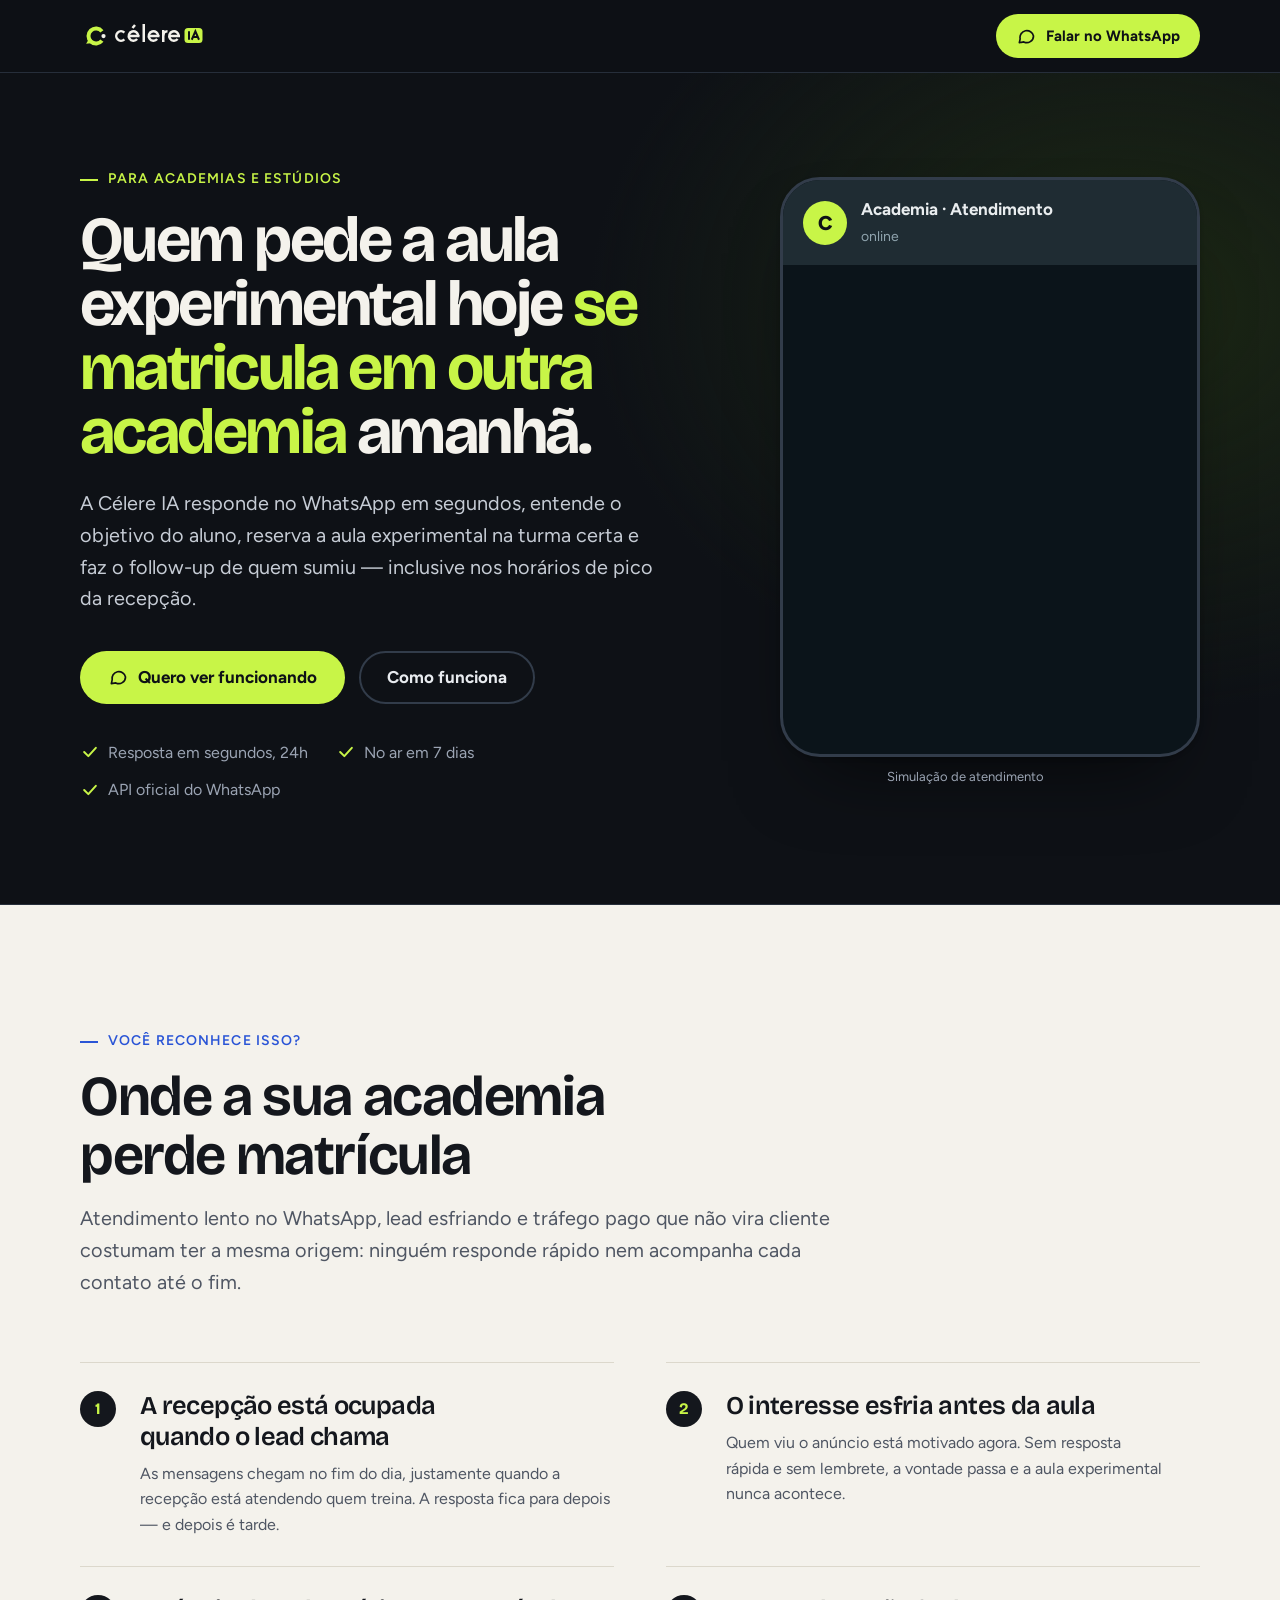
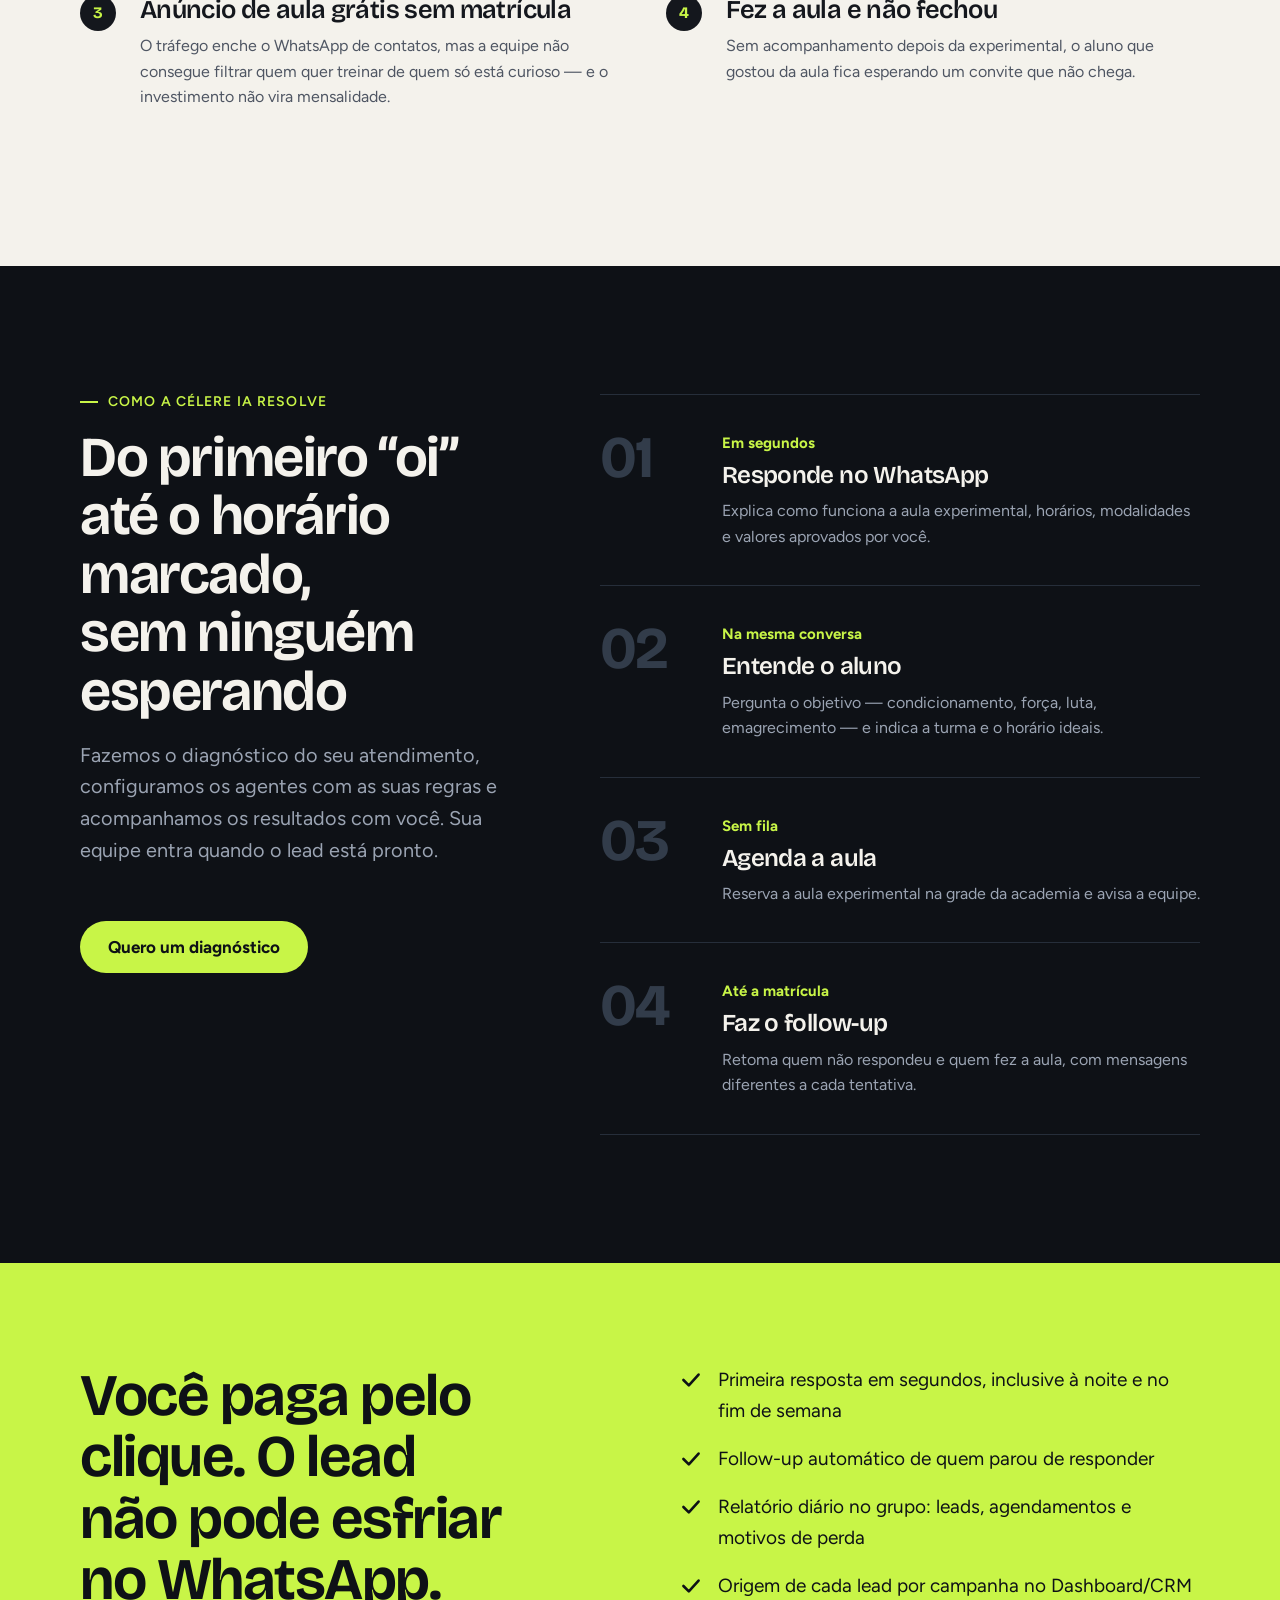
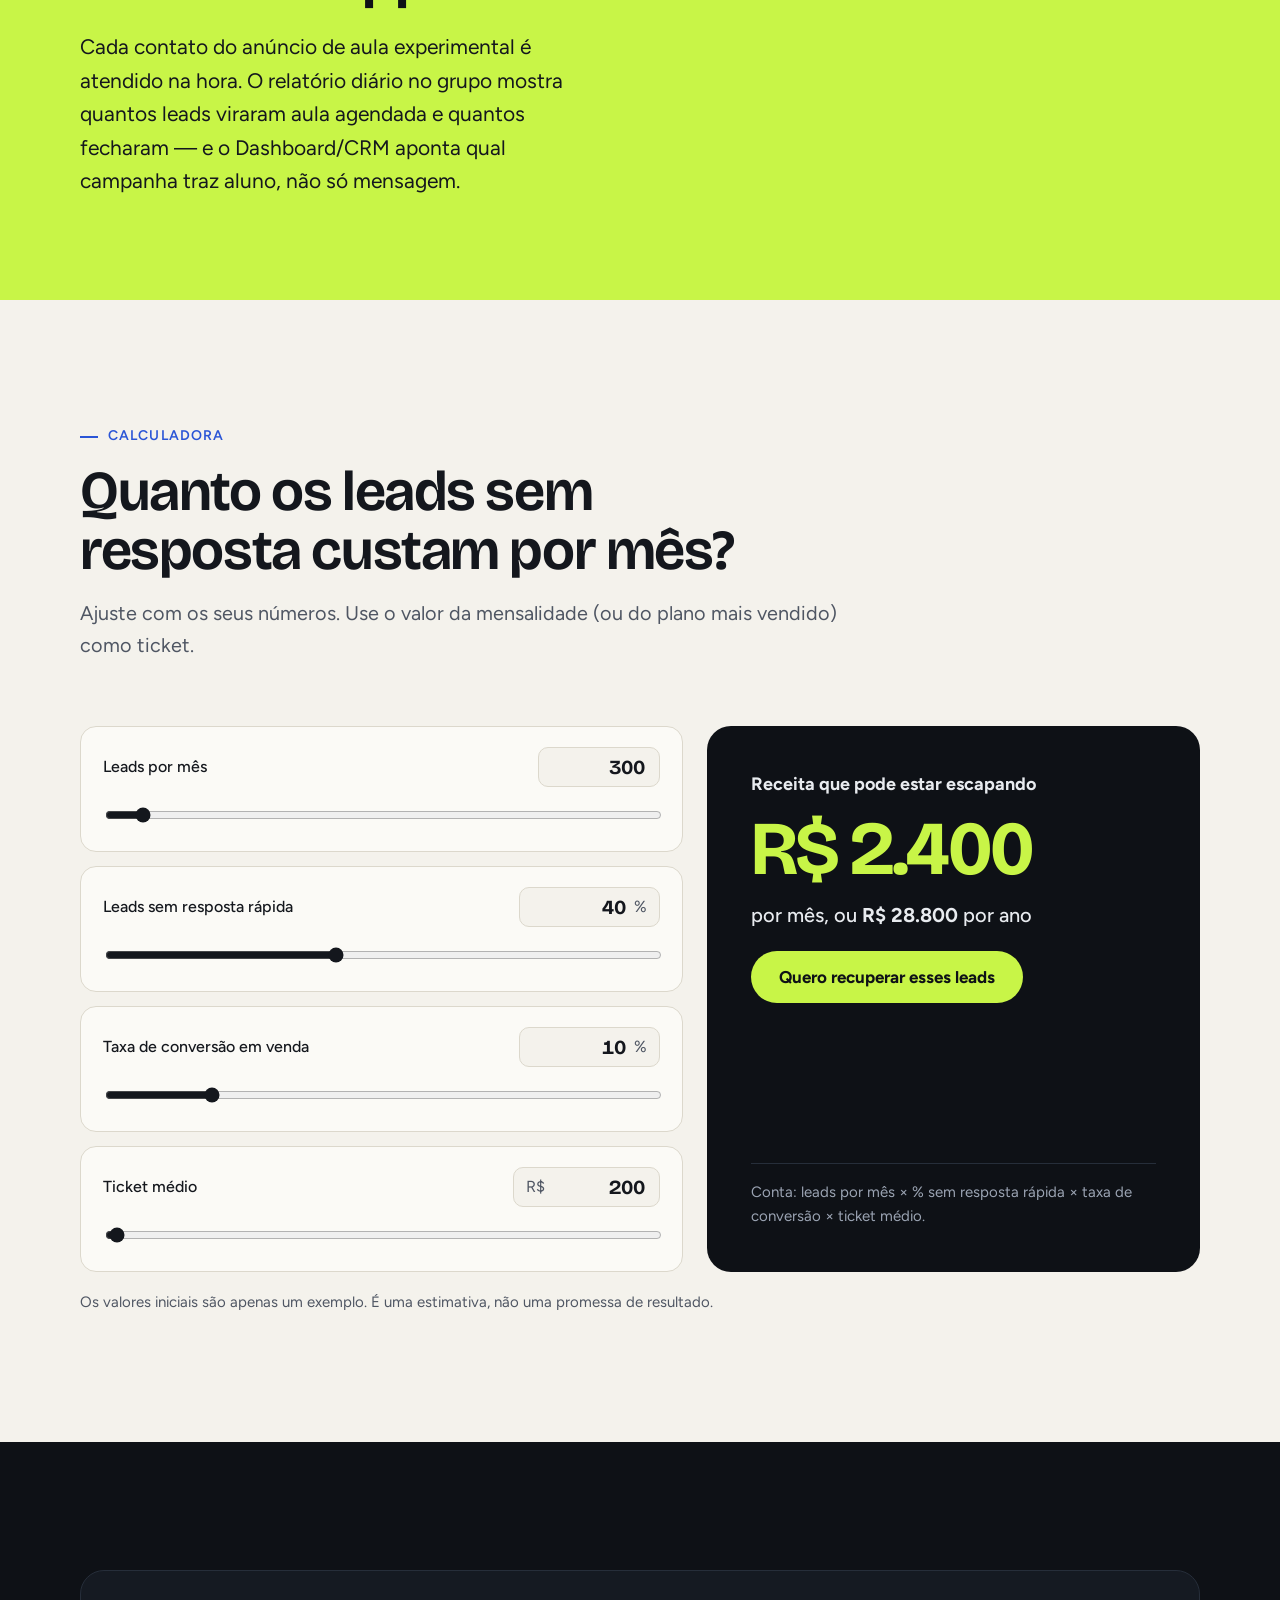
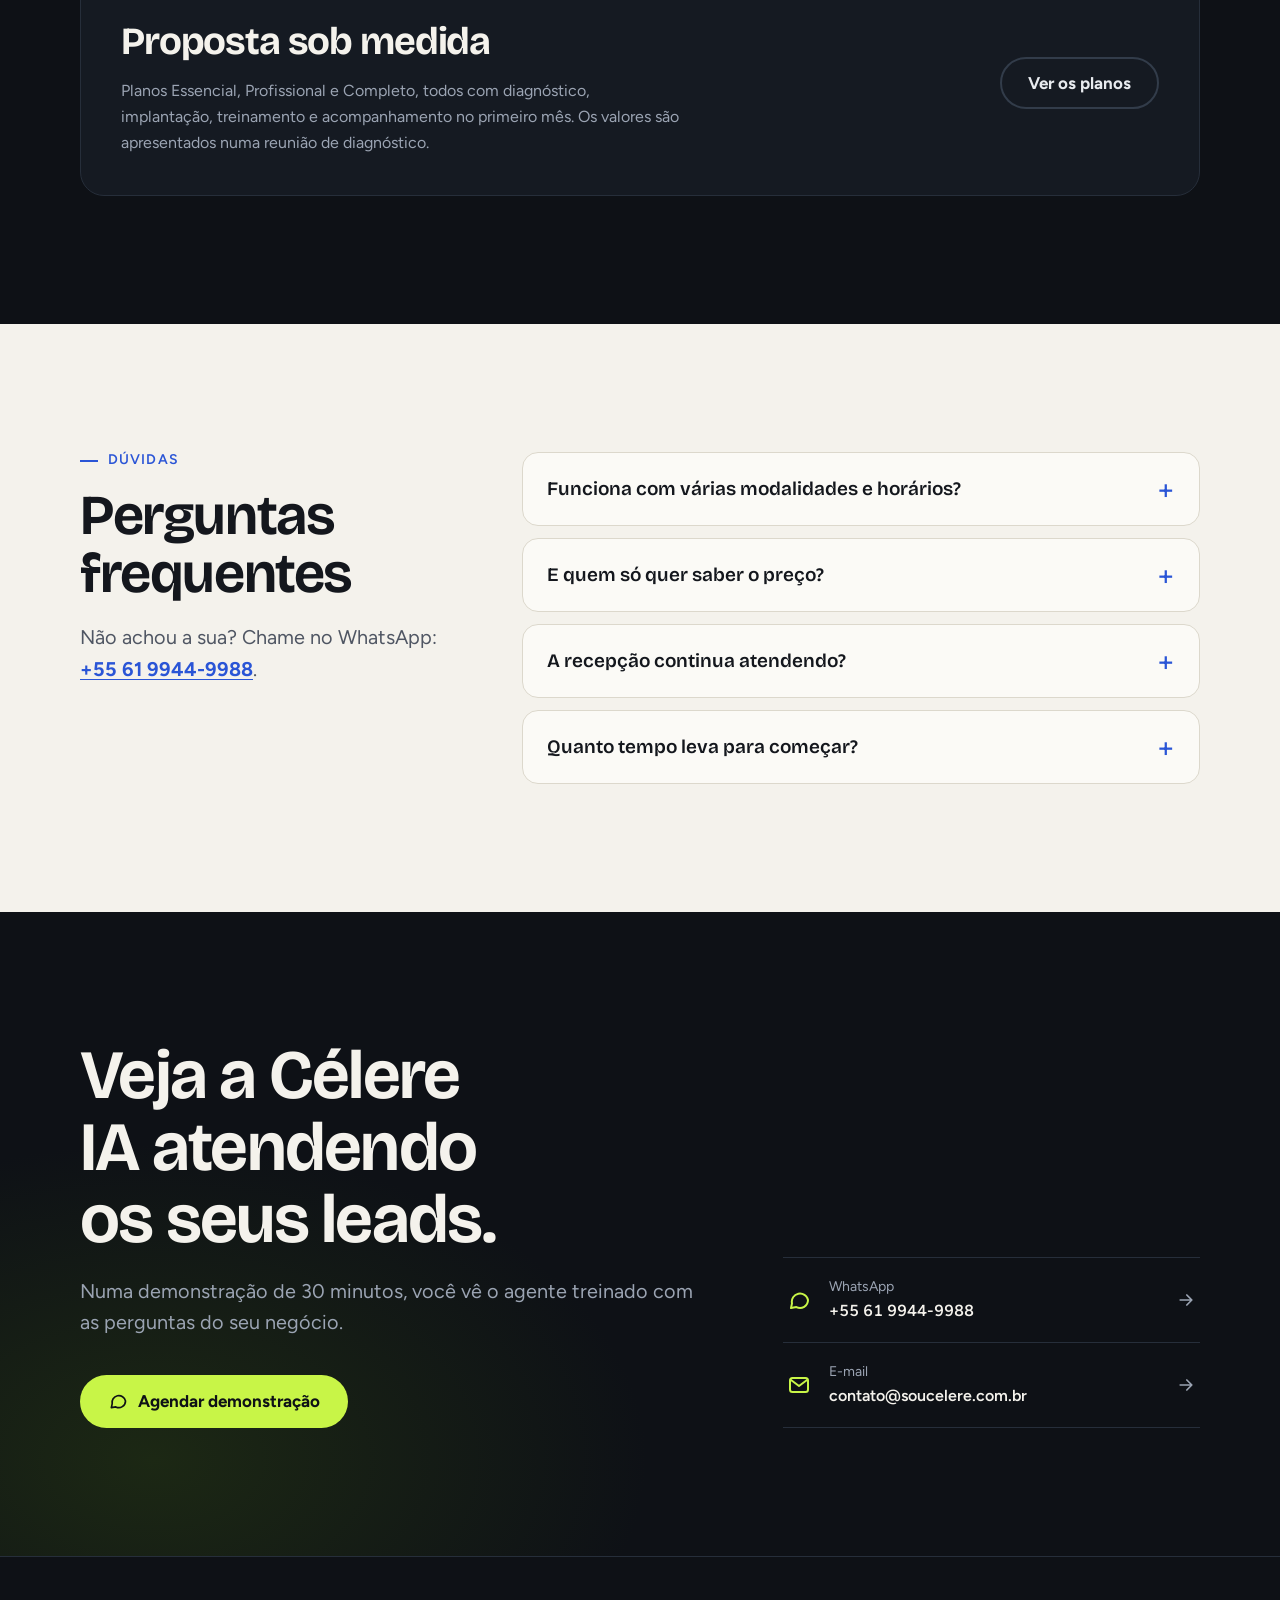
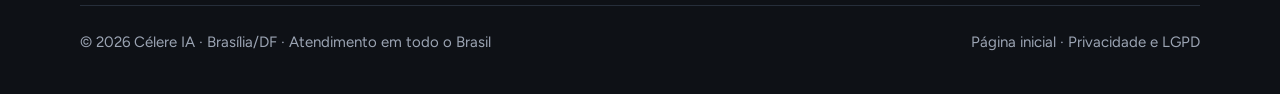
==== commit 7fdebf6b: "Remove preços públicos (valores só em reunião) e adiciona seção de vídeo do Instagram - Planos: 'Val" ====
--- a/academias/index.html
+++ b/academias/index.html
@@ -5,17 +5,17 @@
 <meta name="viewport" content="width=device-width, initial-scale=1, viewport-fit=cover">
 <title>IA no WhatsApp para academias e estúdios | Célere IA</title>
 <meta name="description" content="Agentes de IA que respondem no WhatsApp em segundos, entendem o objetivo do aluno, agendam a aula experimental e fazem follow-up até a matrícula. No ar em 7 dias.">
-<link rel="canonical" href="https://soucelere.com.br/academias/">
+<link rel="canonical" href="https://soucelere.app/academias/">
 <meta name="robots" content="index, follow, max-image-preview:large, max-snippet:-1">
 <meta name="referrer" content="strict-origin-when-cross-origin">
 <meta name="format-detection" content="telephone=no">
 <meta property="og:type" content="website">
 <meta property="og:locale" content="pt_BR">
 <meta property="og:site_name" content="Célere IA">
-<meta property="og:url" content="https://soucelere.com.br/academias/">
+<meta property="og:url" content="https://soucelere.app/academias/">
 <meta property="og:title" content="IA no WhatsApp para academias e estúdios — Célere IA">
 <meta property="og:description" content="Agentes de IA que respondem no WhatsApp em segundos, entendem o objetivo do aluno, agendam a aula experimental e fazem follow-up até a matrícula. No ar em 7 dias.">
-<meta property="og:image" content="https://soucelere.com.br/assets/img/og-celere.png">
+<meta property="og:image" content="https://soucelere.app/assets/img/og-celere.png">
 <meta property="og:image:width" content="1200">
 <meta property="og:image:height" content="630">
 <meta name="twitter:card" content="summary_large_image">
@@ -26,26 +26,26 @@
 <link rel="preconnect" href="https://fonts.googleapis.com">
 <link rel="preconnect" href="https://fonts.gstatic.com" crossorigin>
 <link rel="stylesheet" href="https://fonts.googleapis.com/css2?family=Bricolage+Grotesque:opsz,wght@12..96,500..800&amp;family=Figtree:wght@400..700&amp;display=swap">
-<link rel="stylesheet" href="/assets/css/site.css?v=3">
-<script src="/assets/js/site.js?v=3" defer></script>
+<link rel="stylesheet" href="/assets/css/site.css?v=4">
+<script src="/assets/js/site.js?v=4" defer></script>
 <script type="application/ld+json">
 {
  "@context": "https://schema.org",
  "@graph": [
   {
    "@type": "WebPage",
-   "@id": "https://soucelere.com.br/academias/#pagina",
-   "url": "https://soucelere.com.br/academias/",
+   "@id": "https://soucelere.app/academias/#pagina",
+   "url": "https://soucelere.app/academias/",
    "name": "IA no WhatsApp para academias e estúdios | Célere IA",
    "description": "Agentes de IA que respondem no WhatsApp em segundos, entendem o objetivo do aluno, agendam a aula experimental e fazem follow-up até a matrícula. No ar em 7 dias.",
    "inLanguage": "pt-BR",
    "isPartOf": {
-    "@id": "https://soucelere.com.br/#site"
+    "@id": "https://soucelere.app/#site"
    },
    "about": {
-    "@id": "https://soucelere.com.br/#servico"
-   },
-   "primaryImageOfPage": "https://soucelere.com.br/assets/img/og-celere.png",
+    "@id": "https://soucelere.app/#servico"
+   },
+   "primaryImageOfPage": "https://soucelere.app/assets/img/og-celere.png",
    "breadcrumb": {
     "@type": "BreadcrumbList",
     "itemListElement": [
@@ -53,27 +53,27 @@
       "@type": "ListItem",
       "position": 1,
       "name": "Célere IA",
-      "item": "https://soucelere.com.br/"
+      "item": "https://soucelere.app/"
      },
      {
       "@type": "ListItem",
       "position": 2,
       "name": "Academias e estúdios",
-      "item": "https://soucelere.com.br/academias/"
+      "item": "https://soucelere.app/academias/"
      }
     ]
    }
   },
   {
    "@type": "Service",
-   "@id": "https://soucelere.com.br/academias/#servico",
+   "@id": "https://soucelere.app/academias/#servico",
    "name": "Agentes de IA no WhatsApp para academias e estúdios",
    "serviceType": "Consultoria de IA para atendimento e vendas",
    "provider": {
     "@type": "Organization",
-    "@id": "https://soucelere.com.br/#organizacao",
+    "@id": "https://soucelere.app/#organizacao",
     "name": "Célere IA",
-    "url": "https://soucelere.com.br/",
+    "url": "https://soucelere.app/",
     "telephone": "+55-61-9944-9988",
     "email": "contato@soucelere.com.br"
    },
@@ -85,18 +85,11 @@
     "@type": "BusinessAudience",
     "name": "Academias e estúdios"
    },
-   "description": "Agentes de IA que respondem no WhatsApp em segundos, entendem o objetivo do aluno, agendam a aula experimental e fazem follow-up até a matrícula. No ar em 7 dias.",
-   "offers": {
-    "@type": "AggregateOffer",
-    "priceCurrency": "BRL",
-    "lowPrice": "2497",
-    "highPrice": "9997",
-    "offerCount": "3"
-   }
+   "description": "Agentes de IA que respondem no WhatsApp em segundos, entendem o objetivo do aluno, agendam a aula experimental e fazem follow-up até a matrícula. No ar em 7 dias."
   },
   {
    "@type": "FAQPage",
-   "@id": "https://soucelere.com.br/academias/#faq",
+   "@id": "https://soucelere.app/academias/#faq",
    "inLanguage": "pt-BR",
    "mainEntity": [
     {
@@ -254,8 +247,8 @@
     <div class="planos-lp" data-reveal>
       <div>
         <h2 id="h-planos" class="sr">Planos</h2>
-        <b>A partir de R$ 2.497/mês</b>
-        <p>Planos Essencial, Profissional e Completo, todos com diagnóstico, implantação, treinamento e acompanhamento no primeiro mês. Contrato mínimo de 3 meses.</p>
+        <b>Proposta sob medida</b>
+        <p>Planos Essencial, Profissional e Completo, todos com diagnóstico, implantação, treinamento e acompanhamento no primeiro mês. Os valores são apresentados numa reunião de diagnóstico.</p>
       </div>
       <a class="btn btn-linha" href="/#planos">Ver os planos</a>
     </div>
--- a/assets/css/site.css
+++ b/assets/css/site.css
@@ -430,3 +430,15 @@
 .planos-lp p{color:var(--suave);max-width:56ch}
 .planos-lp b{color:var(--titulo);font-family:var(--display);font-size:clamp(28px,3vw,40px);letter-spacing:-.03em;display:block;margin-bottom:6px}
 .lp .hero h1{font-size:clamp(38px,5vw,68px);max-width:15ch}
+
+/* Planos sem preço público */
+.sob-consulta{font:600 clamp(22px,2vw,26px)/1.2 var(--display);letter-spacing:-.02em;color:var(--titulo)}
+.plano.dest .sob-consulta{color:var(--lima)}
+
+/* Vídeo do Instagram */
+.video-grid{display:grid;grid-template-columns:1fr minmax(300px,400px);gap:clamp(32px,6vw,80px);align-items:center}
+.video-grid .sec-head{margin-bottom:0}
+.video-grid .btn{margin-top:28px}
+.video-ig{container-type:inline-size;width:100%;max-width:400px;justify-self:end;border-radius:var(--r-lg);overflow:hidden;background:#fff;border:1.5px solid var(--borda-clara);box-shadow:var(--sombra)}
+.video-ig iframe{display:block;width:100%;height:calc(125cqw + 212px);border:0}
+@media (max-width:960px){.video-grid{grid-template-columns:1fr}.video-ig{justify-self:center}}
